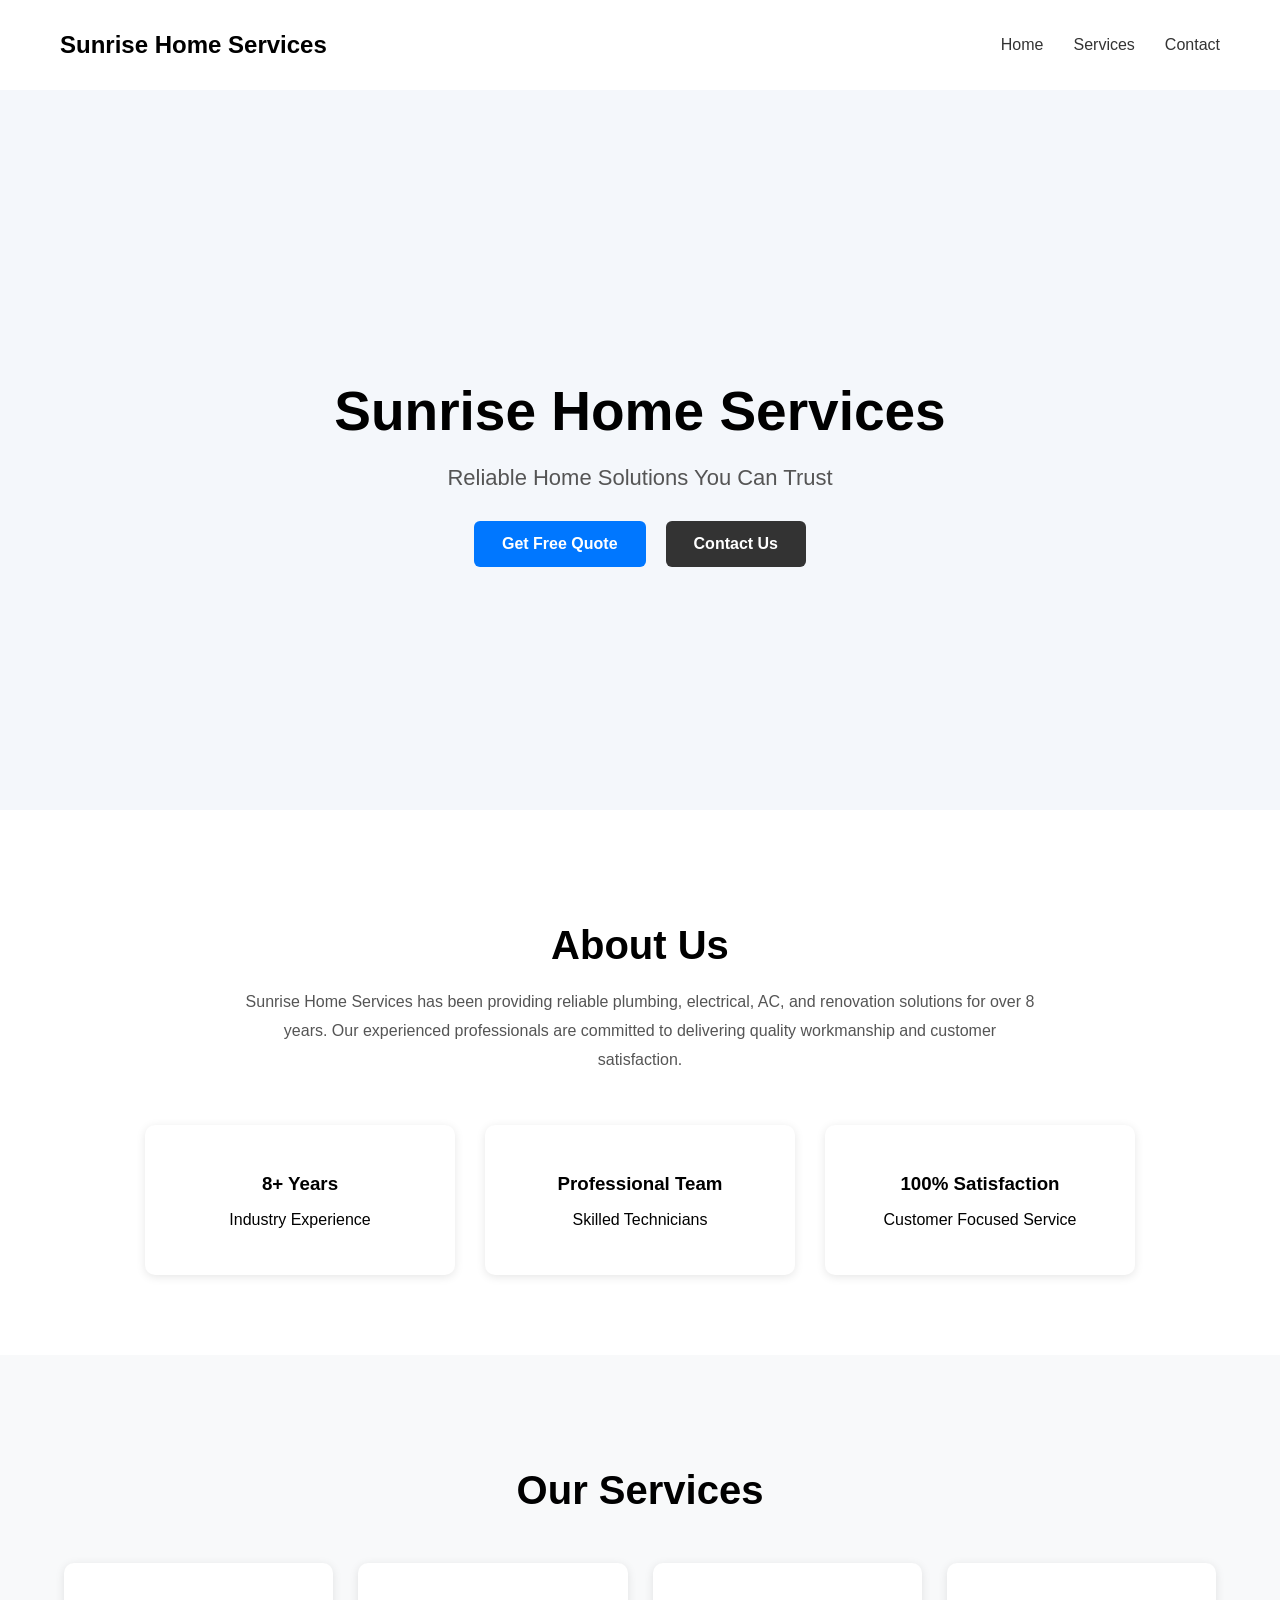
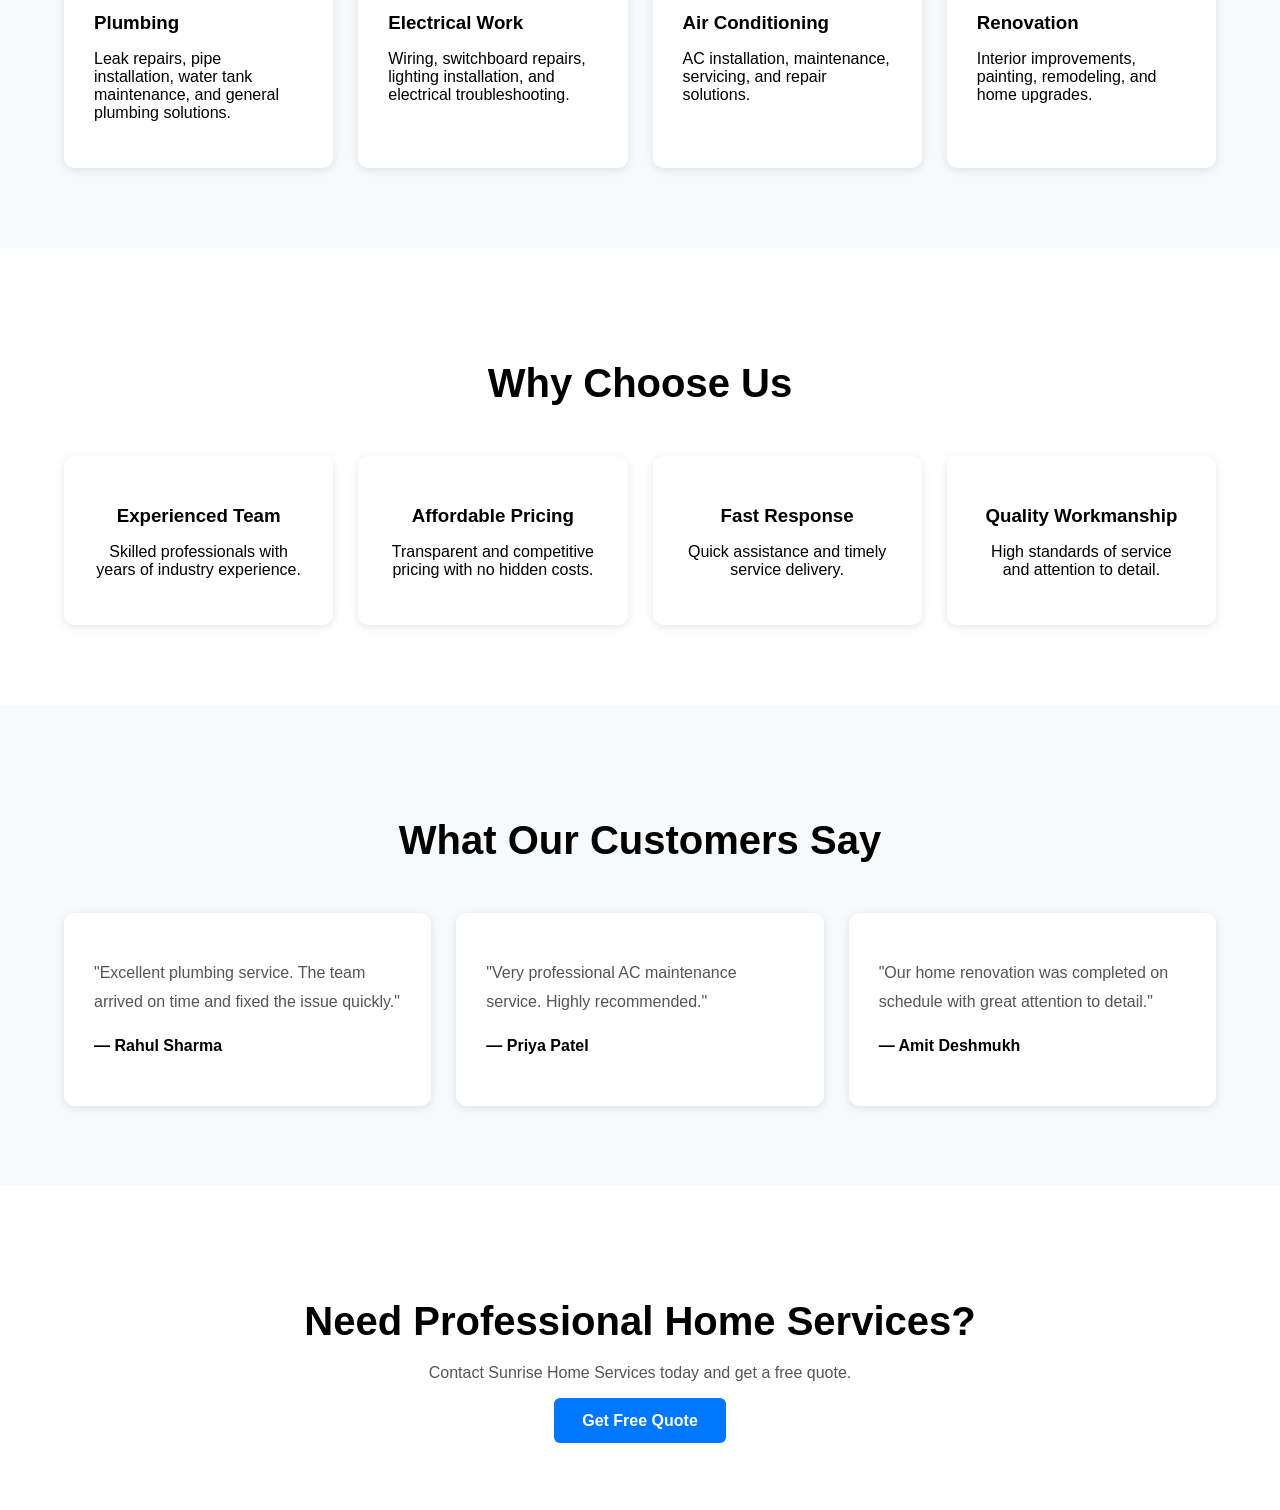
==== index.html @ 9d6e2603 "Completed homepage sections" ====
<!DOCTYPE html>
<html lang="en">
<head>
    <meta charset="UTF-8">
    <meta name="viewport" content="width=device-width, initial-scale=1.0">
    <title>Sunrise Home Services</title>

    <link rel="stylesheet" href="css/style.css">
</head>
<body>

    <header>
    <nav class="navbar">

        <div class="logo">
            Sunrise Home Services
        </div>

        <ul class="nav-links">
            <li><a href="index.html">Home</a></li>
            <li><a href="services.html">Services</a></li>
            <li><a href="contact.html">Contact</a></li>
        </ul>

    </nav>
</header>

<section class="hero">

    <div class="hero-content">

        <h1>Sunrise Home Services</h1>

        <p>Reliable Home Solutions You Can Trust</p>

        <div class="hero-buttons">

            <a href="contact.html" class="btn-primary">
                Get Free Quote
            </a>

            <a href="contact.html" class="btn-secondary">
                Contact Us
            </a>

        </div>

    </div>

</section>


<section class="about">

    <div class="container">

        <h2>About Us</h2>

        <p class="about-text">
            Sunrise Home Services has been providing reliable plumbing,
            electrical, AC, and renovation solutions for over 8 years.
            Our experienced professionals are committed to delivering
            quality workmanship and customer satisfaction.
        </p>

        <div class="about-cards">

            <div class="about-card">
                <h3>8+ Years</h3>
                <p>Industry Experience</p>
            </div>

            <div class="about-card">
                <h3>Professional Team</h3>
                <p>Skilled Technicians</p>
            </div>

            <div class="about-card">
                <h3>100% Satisfaction</h3>
                <p>Customer Focused Service</p>
            </div>

        </div>

    </div>

</section>

<section class="services">

    <div class="container">

        <h2>Our Services</h2>

        <div class="services-grid">

            <div class="service-card">
                <h3> Plumbing</h3>
                <p>
                    Leak repairs, pipe installation, water tank maintenance,
                    and general plumbing solutions.
                </p>
            </div>

            <div class="service-card">
                <h3>Electrical Work</h3>
                <p>
                    Wiring, switchboard repairs, lighting installation,
                    and electrical troubleshooting.
                </p>
            </div>

            <div class="service-card">
                <h3> Air Conditioning</h3>
                <p>
                    AC installation, maintenance,
                    servicing, and repair solutions.
                </p>
            </div>

            <div class="service-card">
                <h3> Renovation</h3>
                <p>
                    Interior improvements, painting,
                    remodeling, and home upgrades.
                </p>
            </div>

        </div>

    </div>

</section>


<section class="why-us">

    <div class="container">

        <h2>Why Choose Us</h2>

        <div class="why-grid">

            <div class="why-card">
                <h3>Experienced Team</h3>
                <p>Skilled professionals with years of industry experience.</p>
            </div>

            <div class="why-card">
                <h3>Affordable Pricing</h3>
                <p>Transparent and competitive pricing with no hidden costs.</p>
            </div>

            <div class="why-card">
                <h3>Fast Response</h3>
                <p>Quick assistance and timely service delivery.</p>
            </div>

            <div class="why-card">
                <h3>Quality Workmanship</h3>
                <p>High standards of service and attention to detail.</p>
            </div>

        </div>

    </div>

</section>

<section class="testimonials">

    <div class="container">

        <h2>What Our Customers Say</h2>

        <div class="testimonial-grid">

            <div class="testimonial-card">
                <p>
                    "Excellent plumbing service. The team arrived on time
                    and fixed the issue quickly."
                </p>
                <h4>— Rahul Sharma</h4>
            </div>

            <div class="testimonial-card">
                <p>
                    "Very professional AC maintenance service.
                    Highly recommended."
                </p>
                <h4>— Priya Patel</h4>
            </div>

            <div class="testimonial-card">
                <p>
                    "Our home renovation was completed on schedule
                    with great attention to detail."
                </p>
                <h4>— Amit Deshmukh</h4>
            </div>

        </div>

    </div>

</section>


<section class="cta">

    <div class="container">

        <h2>Need Professional Home Services?</h2>

        <p>
            Contact Sunrise Home Services today and get a free quote.
        </p>

        <a href="contact.html" class="btn-primary">
            Get Free Quote
        </a>

    </div>

</section>


    <script src="js/main.js"></script>
</body>
</html>
---- css/style.css ----
body{
    margin:0;
    padding:0;
    font-family:Arial, sans-serif;
}

.navbar{
    display:flex;
    justify-content:space-between;
    align-items:center;

    padding:20px 60px;

    background:#ffffff;

    box-shadow:0 2px 10px rgba(0,0,0,0.1);
}

.logo{
    font-size:24px;
    font-weight:bold;
}

.nav-links{
    display:flex;
    gap:30px;
    list-style:none;
}

.nav-links a{
    text-decoration:none;
    color:#333;
    font-weight:500;
}

.nav-links a:hover{
    color:#0077ff;
}

.hero{
    height:80vh;

    display:flex;
    justify-content:center;
    align-items:center;

    text-align:center;

    background:#f4f7fb;
}

.hero-content h1{
    font-size:55px;
    margin-bottom:20px;
}

.hero-content p{
    font-size:22px;
    margin-bottom:30px;
    color:#555;
}

.hero-buttons{
    display:flex;
    justify-content:center;
    gap:20px;
}

.btn-primary,
.btn-secondary{
    padding:14px 28px;
    text-decoration:none;
    border-radius:6px;
    font-weight:bold;
}

.btn-primary{
    background:#0077ff;
    color:white;
}

.btn-secondary{
    background:#333;
    color:white;
}

.btn-primary:hover,
.btn-secondary:hover{
    opacity:0.9;
}

.container{
    width:90%;
    max-width:1200px;
    margin:auto;
}

.about{
    padding:80px 0;
    text-align:center;
}

.about h2{
    font-size:40px;
    margin-bottom:20px;
}

.about-text{
    max-width:800px;
    margin:auto;
    color:#555;
    line-height:1.8;
}

.about-cards{
    display:flex;
    justify-content:center;
    gap:30px;
    margin-top:50px;
    flex-wrap:wrap;
}

.about-card{
    background:#fff;
    padding:30px;
    width:250px;
    border-radius:10px;
    box-shadow:0 2px 10px rgba(0,0,0,0.1);
}

.about-card h3{
    margin-bottom:10px;
}
.services{
    padding:80px 0;
    background:#f8f9fa;
}

.services h2{
    text-align:center;
    font-size:40px;
    margin-bottom:50px;
}

.services-grid{
    display:grid;
    grid-template-columns:repeat(auto-fit,minmax(250px,1fr));
    gap:25px;
}

.service-card{
    background:#fff;
    padding:30px;
    border-radius:10px;
    box-shadow:0 2px 10px rgba(0,0,0,0.1);

    transition:0.3s;
}

.service-card:hover{
    transform:translateY(-5px);
}

.service-card h3{
    margin-bottom:15px;
}

.why-us{
    padding:80px 0;
}

.why-us h2{
    text-align:center;
    font-size:40px;
    margin-bottom:50px;
}

.why-grid{
    display:grid;
    grid-template-columns:repeat(auto-fit,minmax(250px,1fr));
    gap:25px;
}

.why-card{
    text-align:center;
    background:#ffffff;
    padding:30px;
    border-radius:10px;
    box-shadow:0 2px 10px rgba(0,0,0,0.1);
}

.why-card h3{
    margin-bottom:15px;
}

.testimonials{
    padding:80px 0;
    background:#f8f9fa;
}

.testimonials h2{
    text-align:center;
    font-size:40px;
    margin-bottom:50px;
}

.testimonial-grid{
    display:grid;
    grid-template-columns:repeat(auto-fit,minmax(300px,1fr));
    gap:25px;
}

.testimonial-card{
    background:#fff;
    padding:30px;
    border-radius:10px;
    box-shadow:0 2px 10px rgba(0,0,0,0.1);
}

.testimonial-card p{
    line-height:1.8;
    color:#555;
}

.testimonial-card h4{
    margin-top:20px;
}

.cta{
    padding:80px 20px;
    text-align:center;
}

.cta h2{
    font-size:40px;
    margin-bottom:20px;
}

.cta p{
    margin-bottom:30px;
    color:#555;
}
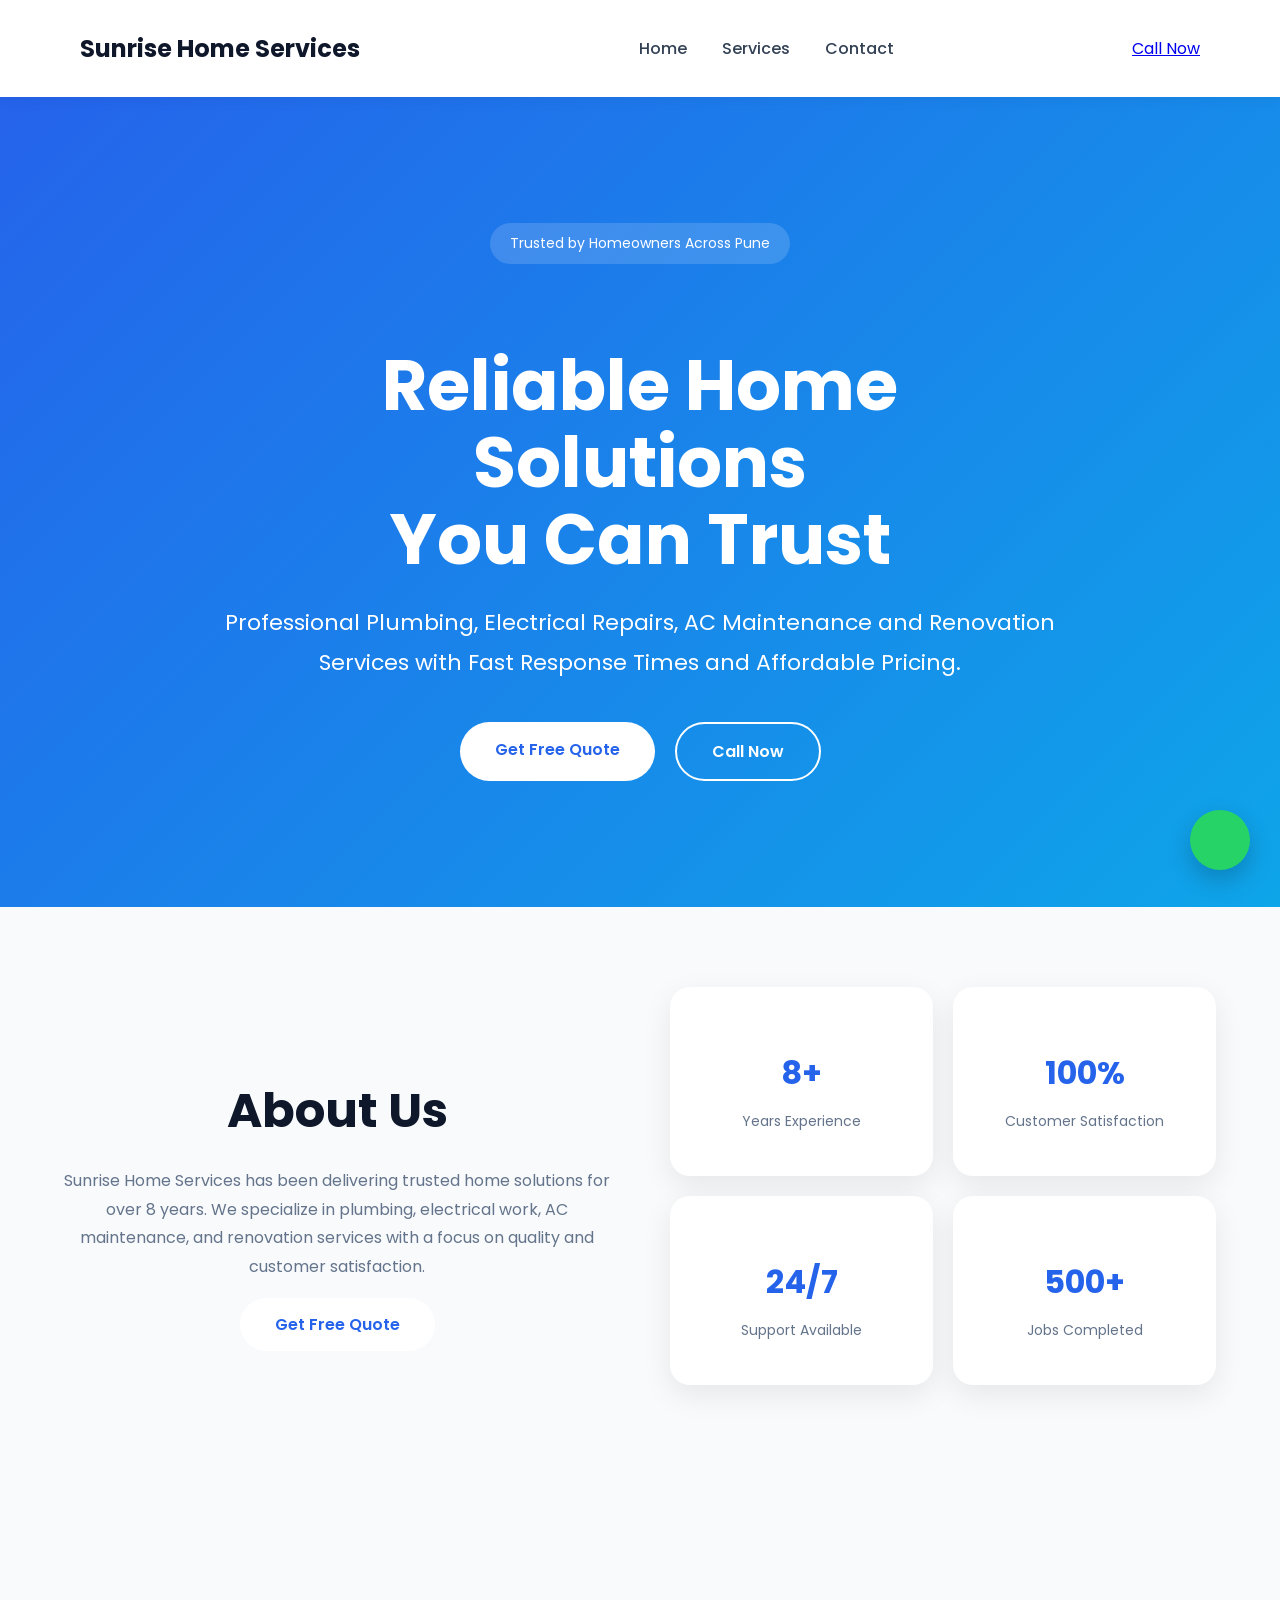
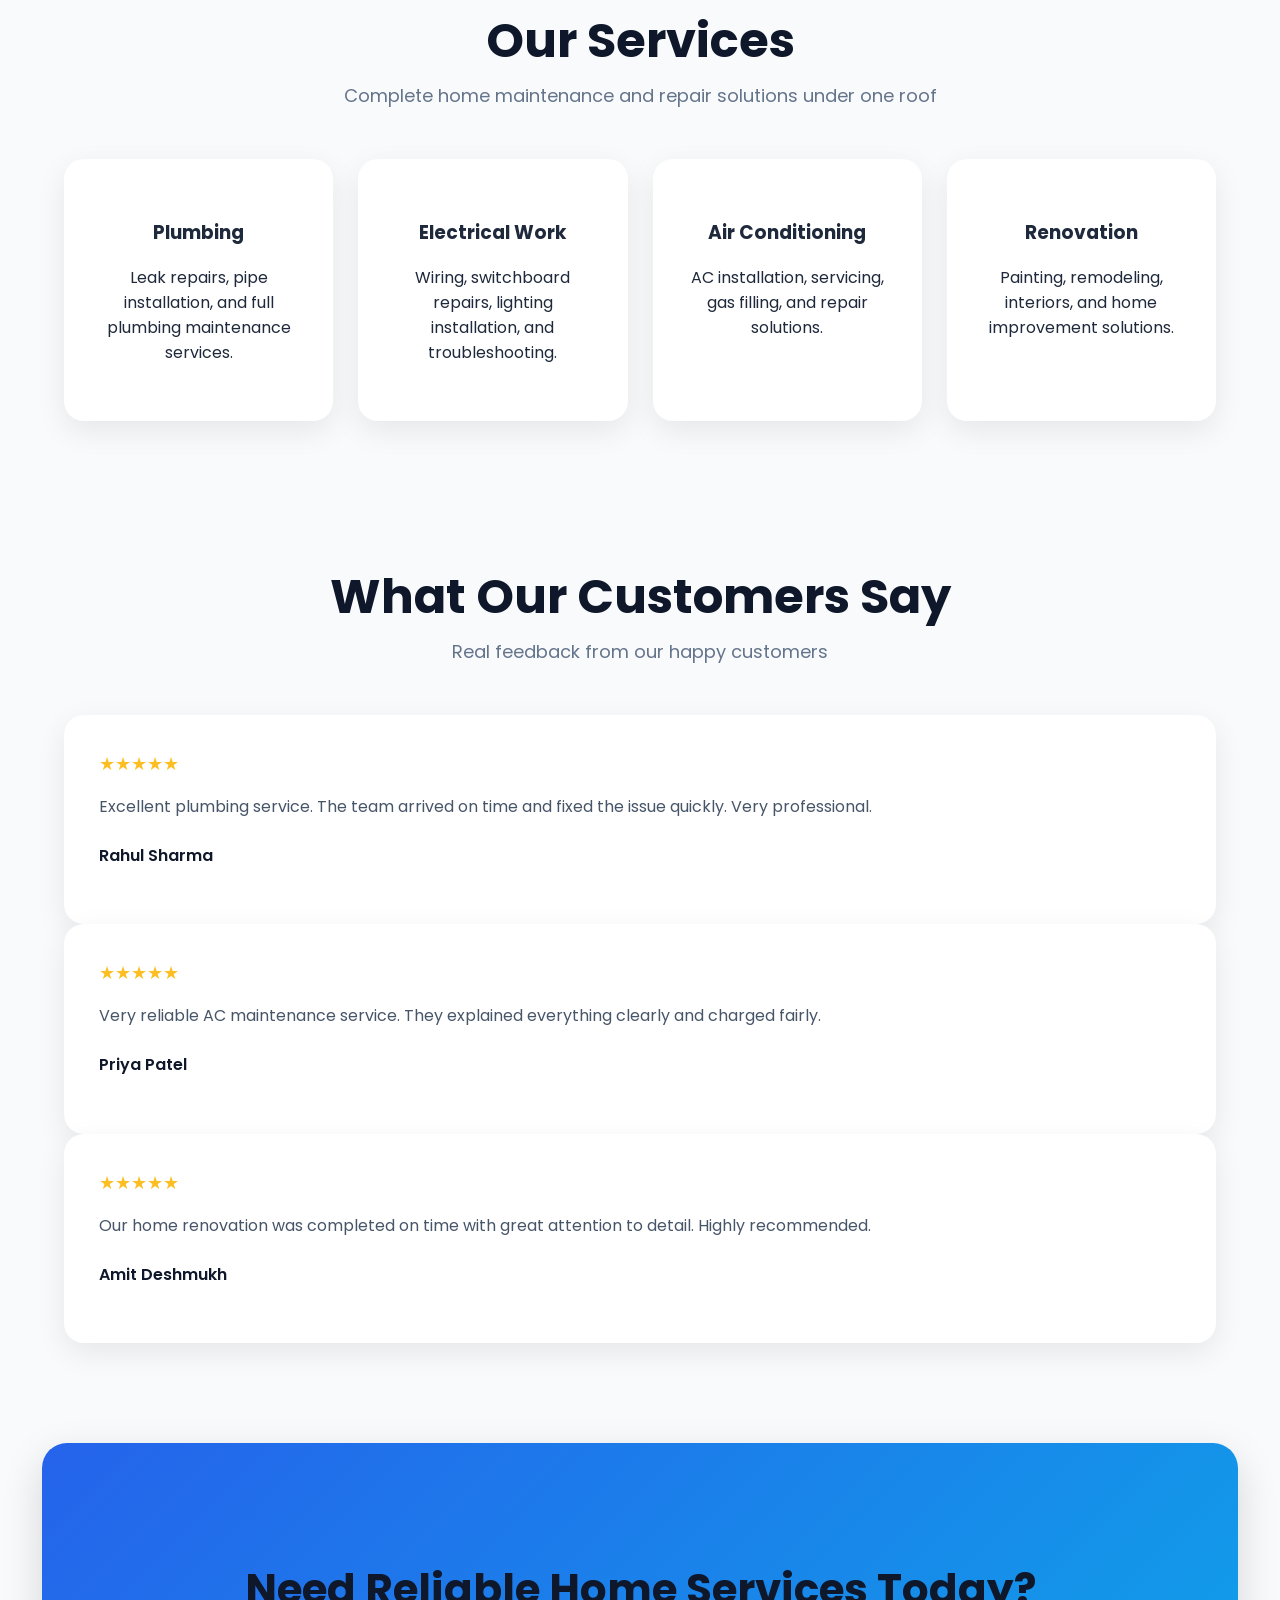
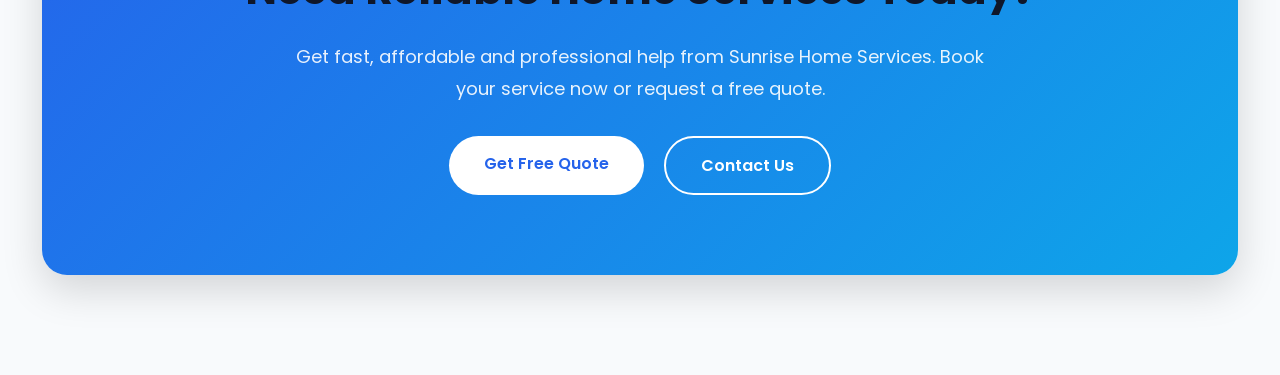
==== commit a4fffd39: "Added WhatsApp floating button" ====
--- a/index.html
+++ b/index.html
@@ -7,13 +7,18 @@
 
     <link rel="stylesheet" href="css/style.css">
 </head>
+
+<a href="https://wa.me/919876543210" class="whatsapp-float" target="_blank">
+
+</a>
 <body>
 
-    <header>
+   <header>
+
     <nav class="navbar">
 
         <div class="logo">
-            Sunrise Home Services
+             Sunrise Home Services
         </div>
 
         <ul class="nav-links">
@@ -22,16 +27,31 @@
             <li><a href="contact.html">Contact</a></li>
         </ul>
 
+        <a href="contact.html" class="nav-btn">
+            Call Now
+        </a>
+
     </nav>
+
 </header>
-
 <section class="hero">
 
     <div class="hero-content">
 
-        <h1>Sunrise Home Services</h1>
-
-        <p>Reliable Home Solutions You Can Trust</p>
+        <span class="hero-badge">
+            Trusted by Homeowners Across Pune
+        </span>
+
+        <h1>
+            Reliable Home Solutions
+            <span>You Can Trust</span>
+        </h1>
+
+        <p>
+            Professional Plumbing, Electrical Repairs, AC Maintenance
+            and Renovation Services with Fast Response Times and
+            Affordable Pricing.
+        </p>
 
         <div class="hero-buttons">
 
@@ -40,185 +60,186 @@
             </a>
 
             <a href="contact.html" class="btn-secondary">
+                Call Now
+            </a>
+
+        </div>
+
+    </div>
+
+</section>
+
+<section class="about">
+
+    <div class="container about-wrapper">
+
+        <div class="about-left">
+
+            <h2>About Us</h2>
+
+            <p>
+                Sunrise Home Services has been delivering trusted home solutions
+                for over 8 years. We specialize in plumbing, electrical work,
+                AC maintenance, and renovation services with a focus on quality
+                and customer satisfaction.
+            </p>
+
+            <a href="contact.html" class="btn-primary">
+                Get Free Quote
+            </a>
+
+        </div>
+
+        <div class="about-right">
+
+            <div class="stat-card">
+                <h3>8+</h3>
+                <p>Years Experience</p>
+            </div>
+
+            <div class="stat-card">
+                <h3>100%</h3>
+                <p>Customer Satisfaction</p>
+            </div>
+
+            <div class="stat-card">
+                <h3>24/7</h3>
+                <p>Support Available</p>
+            </div>
+
+            <div class="stat-card">
+                <h3>500+</h3>
+                <p>Jobs Completed</p>
+            </div>
+
+        </div>
+
+    </div>
+
+</section>
+<section class="services">
+
+    <div class="container">
+
+        <h2>Our Services</h2>
+
+        <p class="section-subtitle">
+            Complete home maintenance and repair solutions under one roof
+        </p>
+
+        <div class="services-grid">
+
+            <div class="service-card">
+                <div class="icon"></div>
+                <h3>Plumbing</h3>
+                <p>Leak repairs, pipe installation, and full plumbing maintenance services.</p>
+            </div>
+
+            <div class="service-card">
+                <div class="icon"></div>
+                <h3>Electrical Work</h3>
+                <p>Wiring, switchboard repairs, lighting installation, and troubleshooting.</p>
+            </div>
+
+            <div class="service-card">
+                <div class="icon"></div>
+                <h3>Air Conditioning</h3>
+                <p>AC installation, servicing, gas filling, and repair solutions.</p>
+            </div>
+
+            <div class="service-card">
+                <div class="icon"></div>
+                <h3>Renovation</h3>
+                <p>Painting, remodeling, interiors, and home improvement solutions.</p>
+            </div>
+
+        </div>
+
+    </div>
+
+</section>
+
+
+<section class="testimonials">
+
+    <div class="container">
+
+        <h2>What Our Customers Say</h2>
+
+        <p class="section-subtitle">
+            Real feedback from our happy customers
+        </p>
+
+        <div class="testimonial-grid">
+
+            <div class="testimonial-card">
+
+                <div class="stars">★★★★★</div>
+
+                <p>
+                    Excellent plumbing service. The team arrived on time
+                    and fixed the issue quickly. Very professional.
+                </p>
+
+                <h4>Rahul Sharma</h4>
+
+            </div>
+
+            <div class="testimonial-card">
+
+                <div class="stars">★★★★★</div>
+
+                <p>
+                    Very reliable AC maintenance service. They explained
+                    everything clearly and charged fairly.
+                </p>
+
+                <h4>Priya Patel</h4>
+
+            </div>
+
+            <div class="testimonial-card">
+
+                <div class="stars">★★★★★</div>
+
+                <p>
+                    Our home renovation was completed on time with great
+                    attention to detail. Highly recommended.
+                </p>
+
+                <h4>Amit Deshmukh</h4>
+
+            </div>
+
+        </div>
+
+    </div>
+
+</section>
+
+
+<section class="cta">
+
+    <div class="container cta-box">
+
+        <h2>Need Reliable Home Services Today?</h2>
+
+        <p>
+            Get fast, affordable and professional help from Sunrise Home Services.
+            Book your service now or request a free quote.
+        </p>
+
+        <div class="cta-buttons">
+
+            <a href="contact.html" class="btn-primary">
+                Get Free Quote
+            </a>
+
+            <a href="contact.html" class="btn-secondary">
                 Contact Us
             </a>
 
         </div>
-
-    </div>
-
-</section>
-
-
-<section class="about">
-
-    <div class="container">
-
-        <h2>About Us</h2>
-
-        <p class="about-text">
-            Sunrise Home Services has been providing reliable plumbing,
-            electrical, AC, and renovation solutions for over 8 years.
-            Our experienced professionals are committed to delivering
-            quality workmanship and customer satisfaction.
-        </p>
-
-        <div class="about-cards">
-
-            <div class="about-card">
-                <h3>8+ Years</h3>
-                <p>Industry Experience</p>
-            </div>
-
-            <div class="about-card">
-                <h3>Professional Team</h3>
-                <p>Skilled Technicians</p>
-            </div>
-
-            <div class="about-card">
-                <h3>100% Satisfaction</h3>
-                <p>Customer Focused Service</p>
-            </div>
-
-        </div>
-
-    </div>
-
-</section>
-
-<section class="services">
-
-    <div class="container">
-
-        <h2>Our Services</h2>
-
-        <div class="services-grid">
-
-            <div class="service-card">
-                <h3> Plumbing</h3>
-                <p>
-                    Leak repairs, pipe installation, water tank maintenance,
-                    and general plumbing solutions.
-                </p>
-            </div>
-
-            <div class="service-card">
-                <h3>Electrical Work</h3>
-                <p>
-                    Wiring, switchboard repairs, lighting installation,
-                    and electrical troubleshooting.
-                </p>
-            </div>
-
-            <div class="service-card">
-                <h3> Air Conditioning</h3>
-                <p>
-                    AC installation, maintenance,
-                    servicing, and repair solutions.
-                </p>
-            </div>
-
-            <div class="service-card">
-                <h3> Renovation</h3>
-                <p>
-                    Interior improvements, painting,
-                    remodeling, and home upgrades.
-                </p>
-            </div>
-
-        </div>
-
-    </div>
-
-</section>
-
-
-<section class="why-us">
-
-    <div class="container">
-
-        <h2>Why Choose Us</h2>
-
-        <div class="why-grid">
-
-            <div class="why-card">
-                <h3>Experienced Team</h3>
-                <p>Skilled professionals with years of industry experience.</p>
-            </div>
-
-            <div class="why-card">
-                <h3>Affordable Pricing</h3>
-                <p>Transparent and competitive pricing with no hidden costs.</p>
-            </div>
-
-            <div class="why-card">
-                <h3>Fast Response</h3>
-                <p>Quick assistance and timely service delivery.</p>
-            </div>
-
-            <div class="why-card">
-                <h3>Quality Workmanship</h3>
-                <p>High standards of service and attention to detail.</p>
-            </div>
-
-        </div>
-
-    </div>
-
-</section>
-
-<section class="testimonials">
-
-    <div class="container">
-
-        <h2>What Our Customers Say</h2>
-
-        <div class="testimonial-grid">
-
-            <div class="testimonial-card">
-                <p>
-                    "Excellent plumbing service. The team arrived on time
-                    and fixed the issue quickly."
-                </p>
-                <h4>— Rahul Sharma</h4>
-            </div>
-
-            <div class="testimonial-card">
-                <p>
-                    "Very professional AC maintenance service.
-                    Highly recommended."
-                </p>
-                <h4>— Priya Patel</h4>
-            </div>
-
-            <div class="testimonial-card">
-                <p>
-                    "Our home renovation was completed on schedule
-                    with great attention to detail."
-                </p>
-                <h4>— Amit Deshmukh</h4>
-            </div>
-
-        </div>
-
-    </div>
-
-</section>
-
-
-<section class="cta">
-
-    <div class="container">
-
-        <h2>Need Professional Home Services?</h2>
-
-        <p>
-            Contact Sunrise Home Services today and get a free quote.
-        </p>
-
-        <a href="contact.html" class="btn-primary">
-            Get Free Quote
-        </a>
 
     </div>
 
--- a/css/style.css
+++ b/css/style.css
@@ -1,7 +1,21 @@
+
+@import url('https://fonts.googleapis.com/css2?family=Poppins:wght@300;400;500;600;700;800&display=swap');
+
+:root{
+    --primary:#2563eb;
+    --secondary:#0f172a;
+    --accent:#f59e0b;
+    --light:#f8fafc;
+    --dark:#1e293b;
+}
+
+
 body{
     margin:0;
     padding:0;
-    font-family:Arial, sans-serif;
+    font-family:'Poppins',sans-serif;
+    background:#f8fafc;
+    color:#1e293b;
 }
 
 .navbar{
@@ -9,36 +23,45 @@
     justify-content:space-between;
     align-items:center;
 
-    padding:20px 60px;
-
-    background:#ffffff;
-
-    box-shadow:0 2px 10px rgba(0,0,0,0.1);
+    padding:20px 80px;
+
+    background:white;
+
+    position:sticky;
+    top:0;
+
+    z-index:1000;
+
+    box-shadow:0 2px 15px rgba(0,0,0,0.05);
 }
 
 .logo{
     font-size:24px;
-    font-weight:bold;
-}
-
+    font-weight:700;
+    color:#0f172a;
+}
 .nav-links{
     display:flex;
-    gap:30px;
+    gap:35px;
+
     list-style:none;
 }
 
 .nav-links a{
     text-decoration:none;
-    color:#333;
+    color:#334155;
+
     font-weight:500;
+
+    transition:.3s;
 }
 
 .nav-links a:hover{
-    color:#0077ff;
+    color:#2563eb;
 }
 
 .hero{
-    height:80vh;
+    min-height:90vh;
 
     display:flex;
     justify-content:center;
@@ -46,47 +69,92 @@
 
     text-align:center;
 
-    background:#f4f7fb;
+    background:
+    linear-gradient(
+        135deg,
+        #2563eb,
+        #0ea5e9
+    );
+
+    color:white;
+
+    padding:0 20px;
+}
+
+.hero-content{
+    max-width:850px;
+}
+
+.hero-badge{
+    display:inline-block;
+
+    background:rgba(255,255,255,0.15);
+
+    padding:10px 20px;
+
+    border-radius:50px;
+
+    margin-bottom:25px;
+
+    font-size:14px;
 }
 
 .hero-content h1{
-    font-size:55px;
-    margin-bottom:20px;
+    font-size:70px;
+    line-height:1.1;
+
+    margin-bottom:25px;
+}
+
+.hero-content h1 span{
+    display:block;
 }
 
 .hero-content p{
     font-size:22px;
-    margin-bottom:30px;
-    color:#555;
-}
-
+    line-height:1.8;
+
+    margin-bottom:40px;
+}
 .hero-buttons{
     display:flex;
     justify-content:center;
     gap:20px;
 }
 
-.btn-primary,
+.btn-primary{
+    background:white;
+
+    color:#2563eb;
+
+    text-decoration:none;
+
+    padding:15px 35px;
+
+    border-radius:50px;
+
+    font-weight:600;
+
+    transition:.3s;
+}
+
 .btn-secondary{
-    padding:14px 28px;
+    border:2px solid white;
+
+    color:white;
+
     text-decoration:none;
-    border-radius:6px;
-    font-weight:bold;
-}
-
-.btn-primary{
-    background:#0077ff;
-    color:white;
-}
-
-.btn-secondary{
-    background:#333;
-    color:white;
+
+    padding:15px 35px;
+
+    border-radius:50px;
+
+    font-weight:600;
 }
 
 .btn-primary:hover,
 .btn-secondary:hover{
-    opacity:0.9;
+    transform:translateY(-3px);
 }
 
 .container{
@@ -131,112 +199,223 @@
 .about-card h3{
     margin-bottom:10px;
 }
+.section-subtitle{
+    text-align:center;
+    color:#64748b;
+    margin-top:-30px;
+    margin-bottom:50px;
+    font-size:18px;
+}
 .services{
-    padding:80px 0;
-    background:#f8f9fa;
-}
-
-.services h2{
-    text-align:center;
-    font-size:40px;
-    margin-bottom:50px;
+    padding:100px 0;
 }
 
 .services-grid{
     display:grid;
-    grid-template-columns:repeat(auto-fit,minmax(250px,1fr));
+    grid-template-columns:repeat(auto-fit,minmax(260px,1fr));
     gap:25px;
 }
 
 .service-card{
-    background:#fff;
+    background:white;
+
+    padding:40px 30px;
+
+    border-radius:20px;
+
+    text-align:center;
+
+    box-shadow:0 10px 30px rgba(0,0,0,0.08);
+
+    transition:.3s;
+
+    position:relative;
+    overflow:hidden;
+}
+
+.service-card:hover{
+    transform:translateY(-10px);
+    box-shadow:0 15px 40px rgba(0,0,0,0.12);
+}
+
+.icon{
+    font-size:40px;
+    margin-bottom:15px;
+}
+
+section h2{
+    text-align:center;
+    font-size:48px;
+    margin-bottom:15px;
+    color:#0f172a;
+}
+
+.about-wrapper{
+    display:grid;
+    grid-template-columns:1fr 1fr;
+    gap:60px;
+    align-items:center;
+}
+.about-left h2{
+    font-size:48px;
+    margin-bottom:20px;
+    color:#0f172a;
+}
+
+.about-left p{
+    color:#64748b;
+    line-height:1.8;
+    margin-bottom:30px;
+}
+
+.about-right{
+    display:grid;
+    grid-template-columns:1fr 1fr;
+    gap:20px;
+}
+.stat-card{
+    background:white;
+
     padding:30px;
-    border-radius:10px;
-    box-shadow:0 2px 10px rgba(0,0,0,0.1);
-
-    transition:0.3s;
-}
-
-.service-card:hover{
+
+    border-radius:20px;
+
+    text-align:center;
+
+    box-shadow:0 10px 30px rgba(0,0,0,0.08);
+
+    transition:.3s;
+}
+
+.stat-card:hover{
     transform:translateY(-5px);
 }
 
-.service-card h3{
-    margin-bottom:15px;
-}
-
-.why-us{
-    padding:80px 0;
-}
-
-.why-us h2{
-    text-align:center;
-    font-size:40px;
+.stat-card h3{
+    font-size:32px;
+    color:#2563eb;
+    margin-bottom:5px;
+}
+
+.stat-card p{
+    color:#64748b;
+    font-size:14px;
+}
+.stars{
+    color:#fbbf24;
+    font-size:18px;
+    margin-bottom:10px;
+}
+.section-subtitle{
+    text-align:center;
+    color:#64748b;
+    margin-top:-10px;
     margin-bottom:50px;
-}
-
-.why-grid{
-    display:grid;
-    grid-template-columns:repeat(auto-fit,minmax(250px,1fr));
-    gap:25px;
-}
-
-.why-card{
-    text-align:center;
-    background:#ffffff;
-    padding:30px;
-    border-radius:10px;
-    box-shadow:0 2px 10px rgba(0,0,0,0.1);
-}
-
-.why-card h3{
-    margin-bottom:15px;
-}
-
-.testimonials{
-    padding:80px 0;
-    background:#f8f9fa;
-}
-
-.testimonials h2{
-    text-align:center;
-    font-size:40px;
-    margin-bottom:50px;
-}
-
-.testimonial-grid{
-    display:grid;
-    grid-template-columns:repeat(auto-fit,minmax(300px,1fr));
-    gap:25px;
+    font-size:18px;
 }
 
 .testimonial-card{
-    background:#fff;
-    padding:30px;
-    border-radius:10px;
-    box-shadow:0 2px 10px rgba(0,0,0,0.1);
+    background:white;
+
+    padding:35px;
+
+    border-radius:20px;
+
+    box-shadow:0 10px 30px rgba(0,0,0,0.08);
+
+    transition:.3s;
+
+    text-align:left;
+}
+
+.testimonial-card:hover{
+    transform:translateY(-8px);
 }
 
 .testimonial-card p{
+    color:#475569;
     line-height:1.8;
-    color:#555;
+    margin-bottom:20px;
 }
 
 .testimonial-card h4{
-    margin-top:20px;
-}
-
+    color:#0f172a;
+    font-weight:600;
+}
 .cta{
-    padding:80px 20px;
-    text-align:center;
-}
-
-.cta h2{
-    font-size:40px;
+    padding:100px 20px;
+}
+
+.cta-box{
+    background:linear-gradient(135deg,#2563eb,#0ea5e9);
+
+    color:white;
+
+    text-align:center;
+
+    padding:80px 40px;
+
+    border-radius:25px;
+
+    box-shadow:0 15px 40px rgba(0,0,0,0.15);
+}
+
+.cta-box h2{
+    font-size:42px;
     margin-bottom:20px;
 }
 
-.cta p{
-    margin-bottom:30px;
-    color:#555;
+.cta-box p{
+    font-size:18px;
+    max-width:700px;
+    margin:0 auto 30px;
+    line-height:1.8;
+    opacity:0.9;
+}
+.cta-buttons{
+    display:flex;
+    justify-content:center;
+    gap:20px;
+    flex-wrap:wrap;
+}
+
+.cta .btn-primary{
+    background:white;
+    color:#2563eb;
+}
+
+.cta .btn-secondary{
+    border:2px solid white;
+    color:white;
+}
+
+.whatsapp-float{
+    position:fixed;
+    width:60px;
+    height:60px;
+
+    bottom:30px;
+    right:30px;
+
+    background:#25d366;
+    color:white;
+
+    border-radius:50%;
+
+    display:flex;
+    justify-content:center;
+    align-items:center;
+
+    font-size:28px;
+
+    box-shadow:0 10px 25px rgba(0,0,0,0.2);
+
+    text-decoration:none;
+
+    z-index:999;
+    transition:.3s;
+}
+
+.whatsapp-float:hover{
+    transform:scale(1.1);
 }
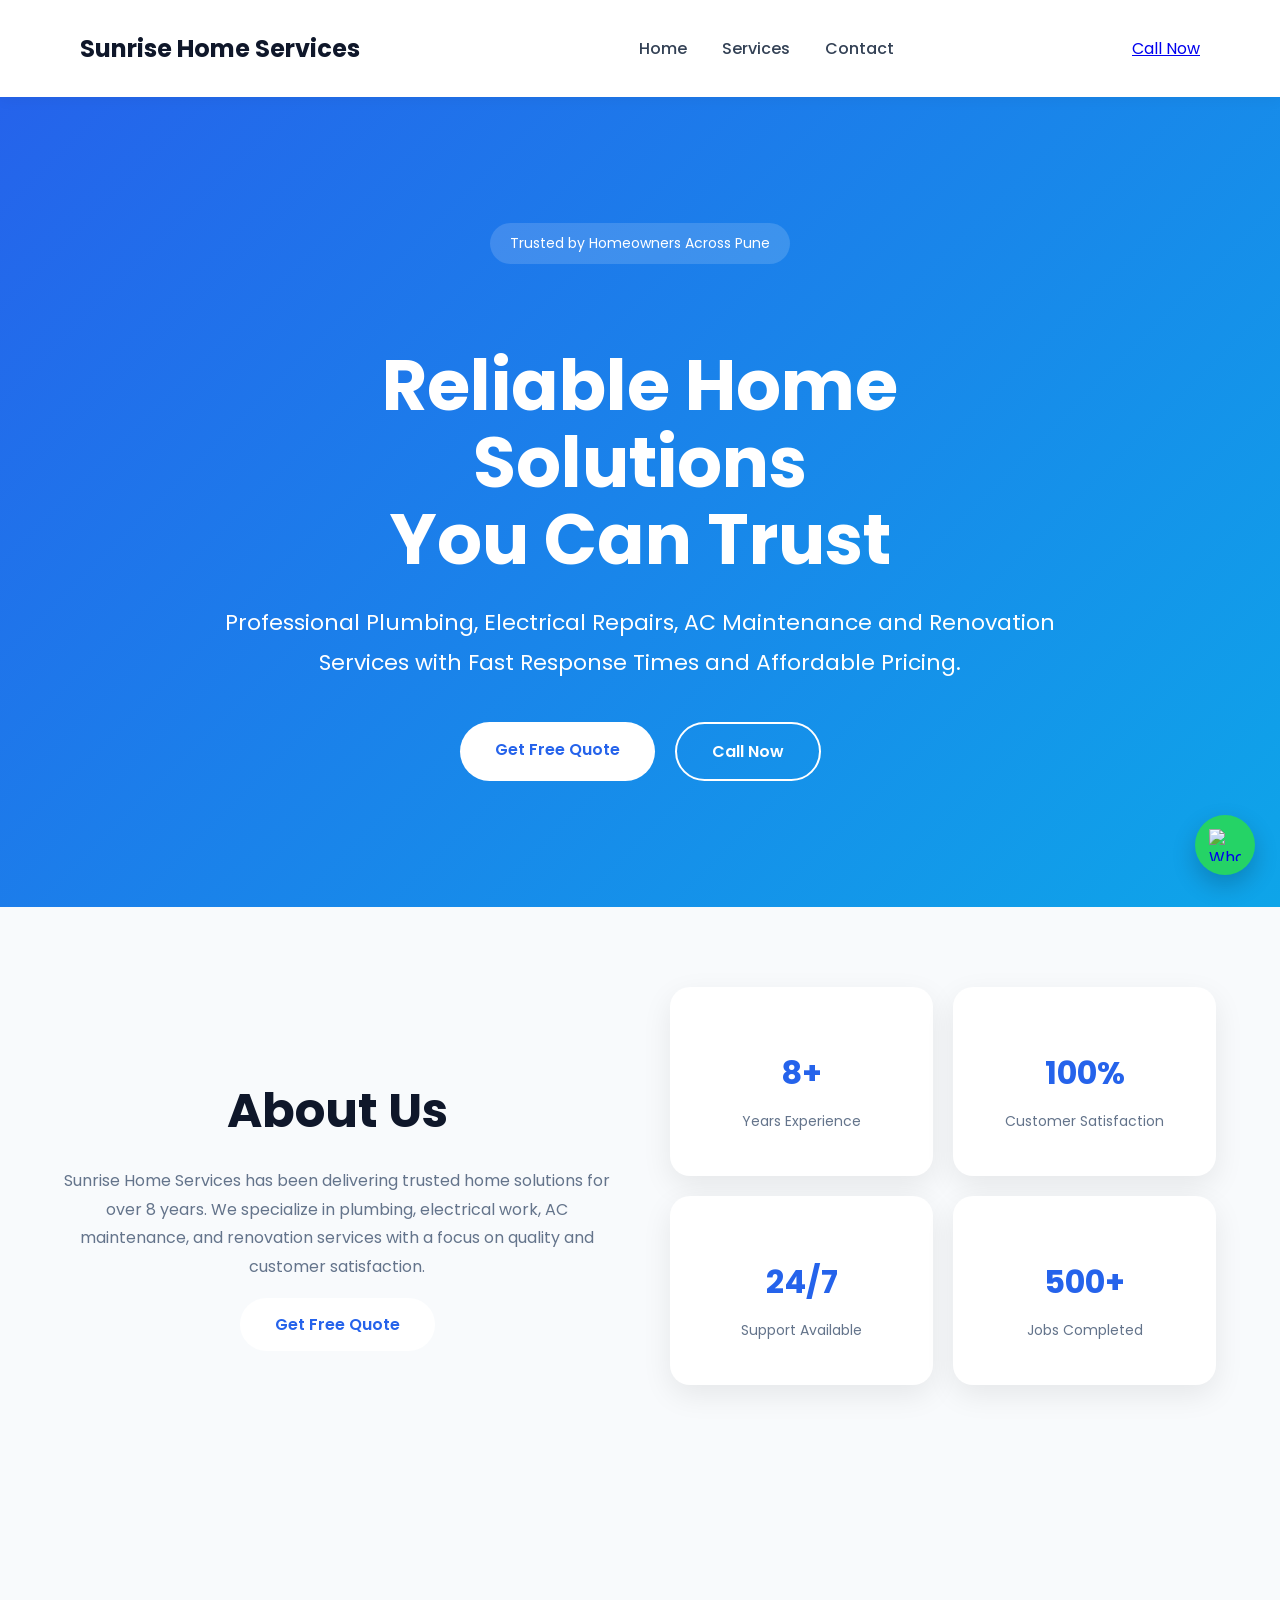
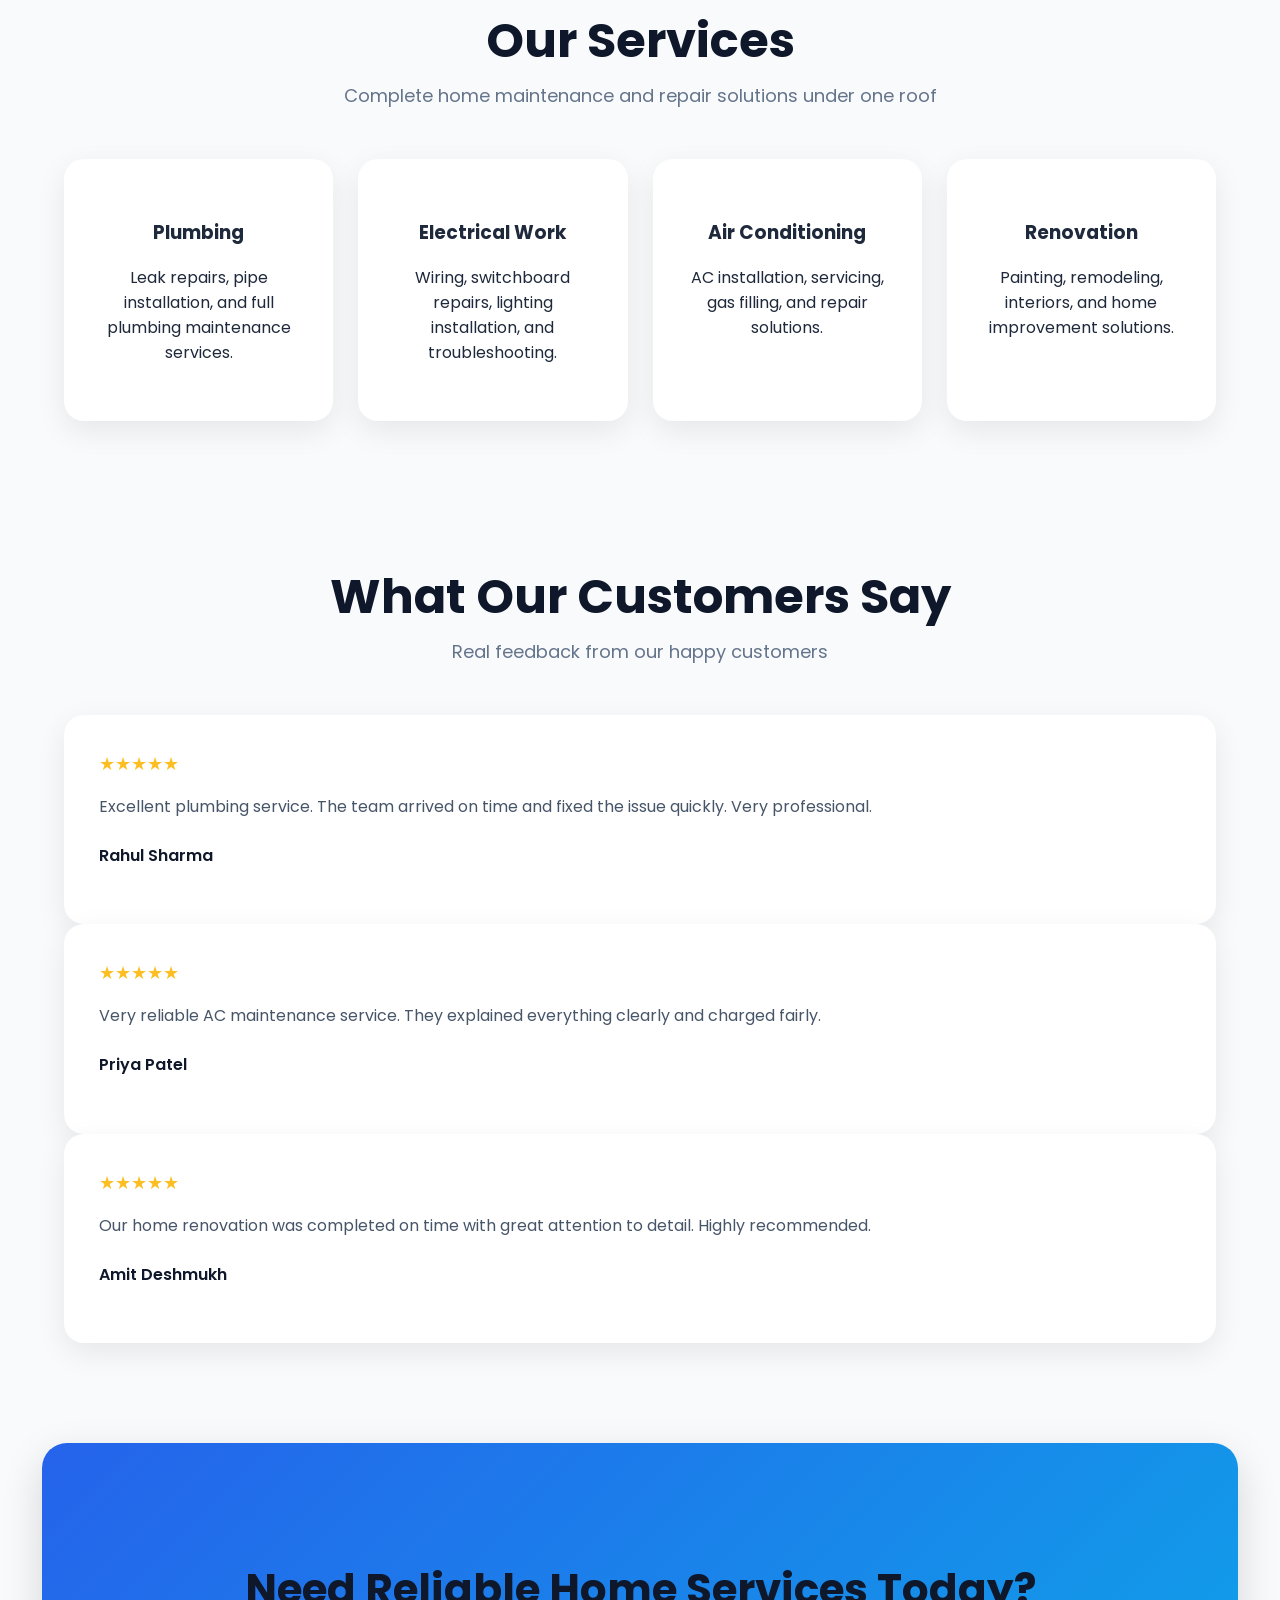
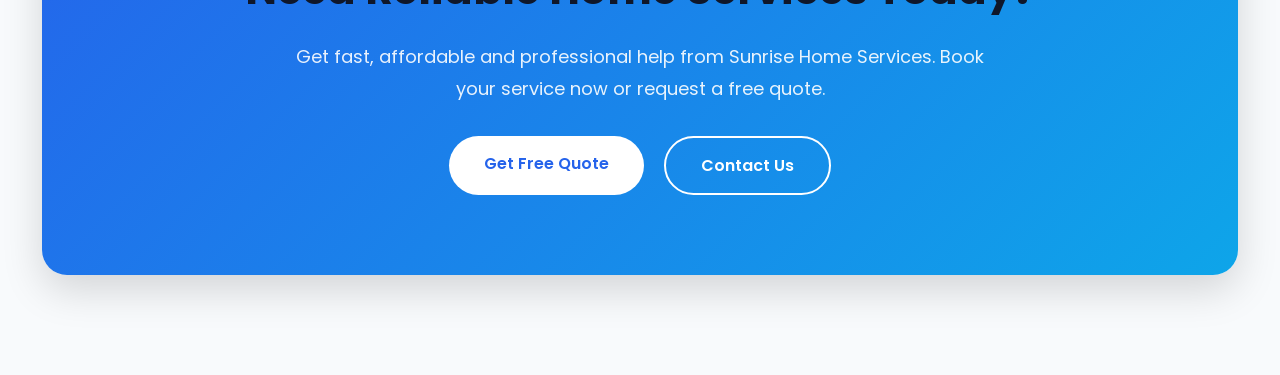
==== commit 031b18c2: "Added contact page and improved WhatsApp button" ====
--- a/index.html
+++ b/index.html
@@ -9,7 +9,7 @@
 </head>
 
 <a href="https://wa.me/919876543210" class="whatsapp-float" target="_blank">
-
+    <img src="https://cdn-icons-png.flaticon.com/512/733/733585.png" alt="WhatsApp">
 </a>
 <body>
 
--- a/css/style.css
+++ b/css/style.css
@@ -388,34 +388,117 @@
     border:2px solid white;
     color:white;
 }
-
 .whatsapp-float{
     position:fixed;
+    bottom:25px;
+    right:25px;
+
     width:60px;
     height:60px;
 
-    bottom:30px;
-    right:30px;
-
-    background:#25d366;
-    color:white;
+    background:#25D366;
 
     border-radius:50%;
 
     display:flex;
+    align-items:center;
     justify-content:center;
-    align-items:center;
-
-    font-size:28px;
 
     box-shadow:0 10px 25px rgba(0,0,0,0.2);
 
-    text-decoration:none;
-
     z-index:999;
-    transition:.3s;
+
+    transition:0.3s ease;
+}
+
+.whatsapp-float img{
+    width:32px;
+    height:32px;
 }
 
 .whatsapp-float:hover{
     transform:scale(1.1);
+}
+
+@media (max-width: 768px){
+
+    .navbar{
+        flex-direction:column;
+        gap:15px;
+        padding:20px;
+    }
+
+    .nav-links{
+        flex-direction:column;
+        gap:15px;
+        text-align:center;
+    }
+
+    .hero-content h1{
+        font-size:40px;
+    }
+
+    .hero-content p{
+        font-size:16px;
+    }
+
+    .hero-buttons{
+        flex-direction:column;
+    }
+
+    .about-wrapper{
+        grid-template-columns:1fr;
+    }
+
+    .about-right{
+        grid-template-columns:1fr;
+    }
+
+    .services-grid{
+        grid-template-columns:1fr;
+    }
+
+    .why-grid{
+        grid-template-columns:1fr;
+    }
+
+    .testimonial-grid{
+        grid-template-columns:1fr;
+    }
+
+    .cta-box h2{
+        font-size:28px;
+    }
+}
+
+
+.contact{
+    padding:80px 0;
+}
+
+.contact-grid{
+    display:grid;
+    grid-template-columns:1fr 1fr;
+    gap:50px;
+}
+
+.contact-form{
+    display:flex;
+    flex-direction:column;
+    gap:15px;
+}
+
+.contact-form input,
+.contact-form textarea{
+    padding:15px;
+    border:1px solid #ddd;
+    border-radius:10px;
+    font-size:16px;
+}
+
+.contact-info{
+    background:white;
+    padding:30px;
+    border-radius:20px;
+    box-shadow:0 10px 30px rgba(0,0,0,0.08);
 }
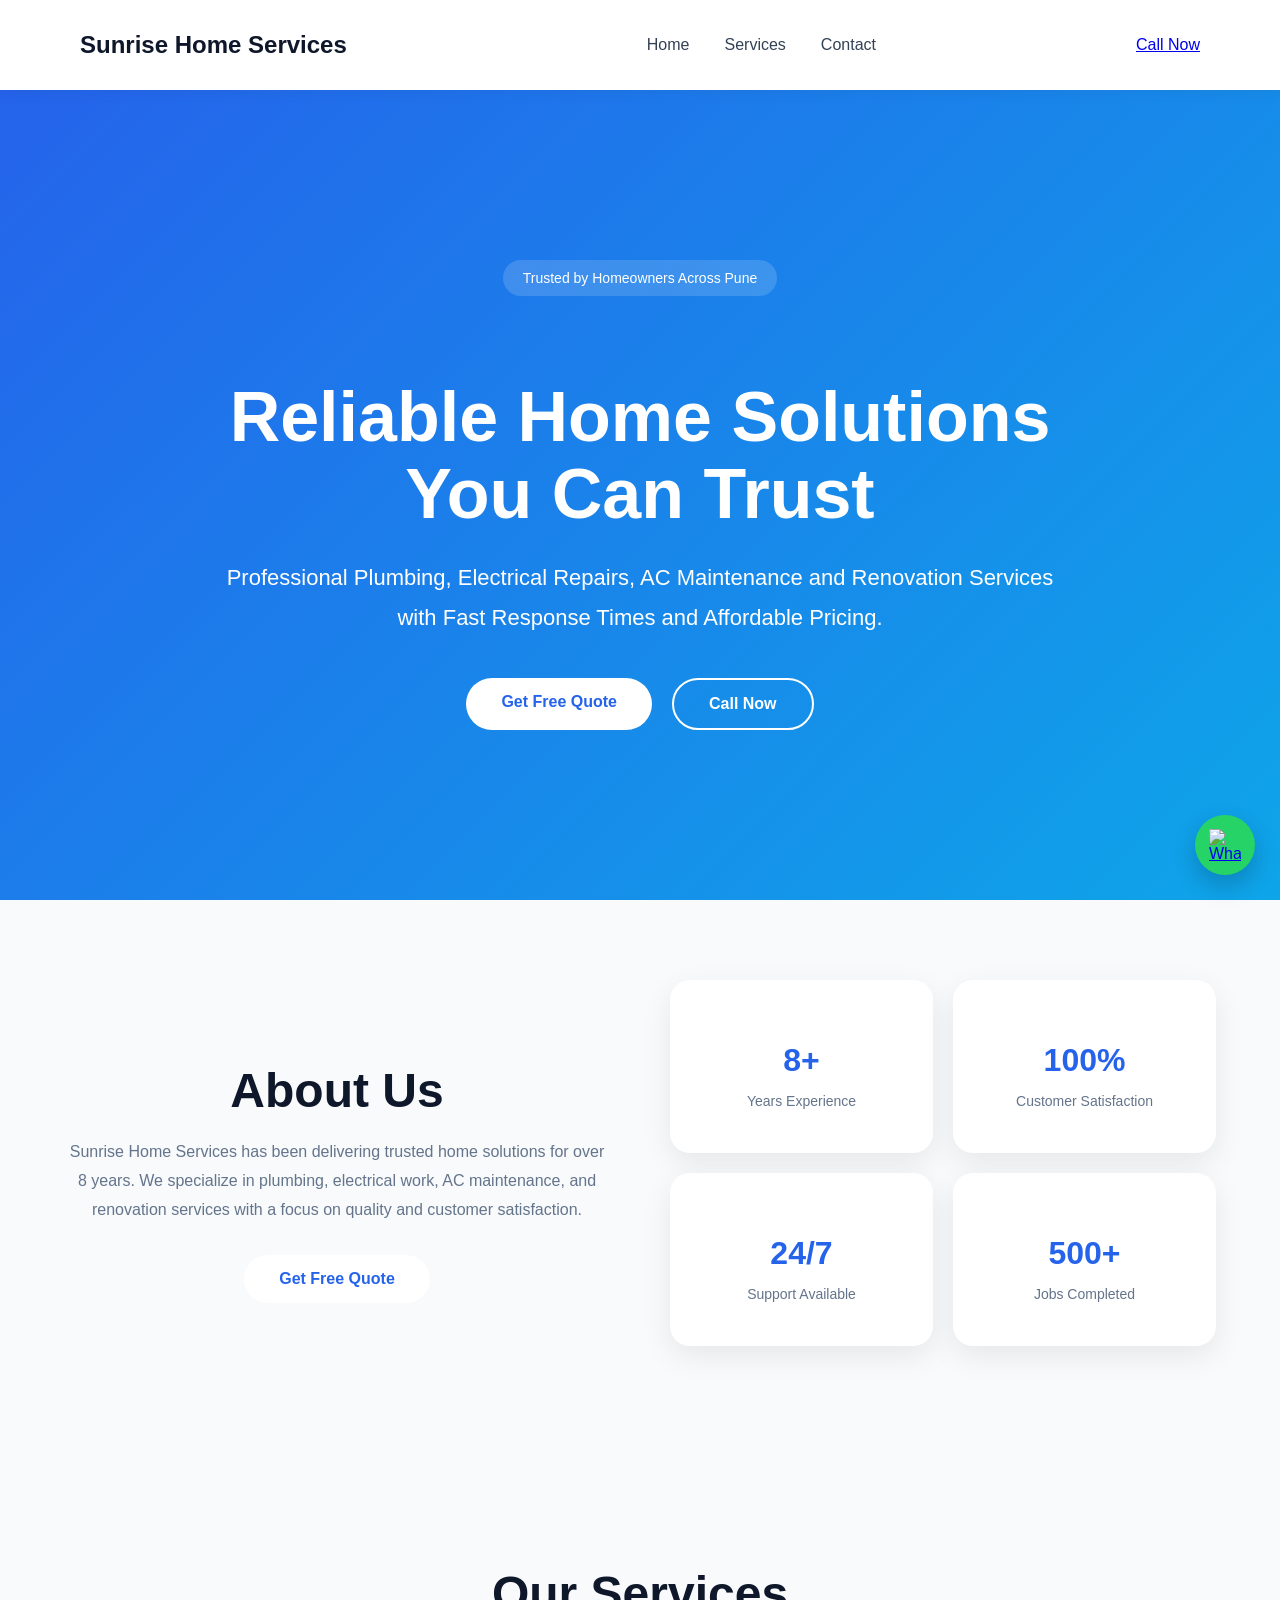
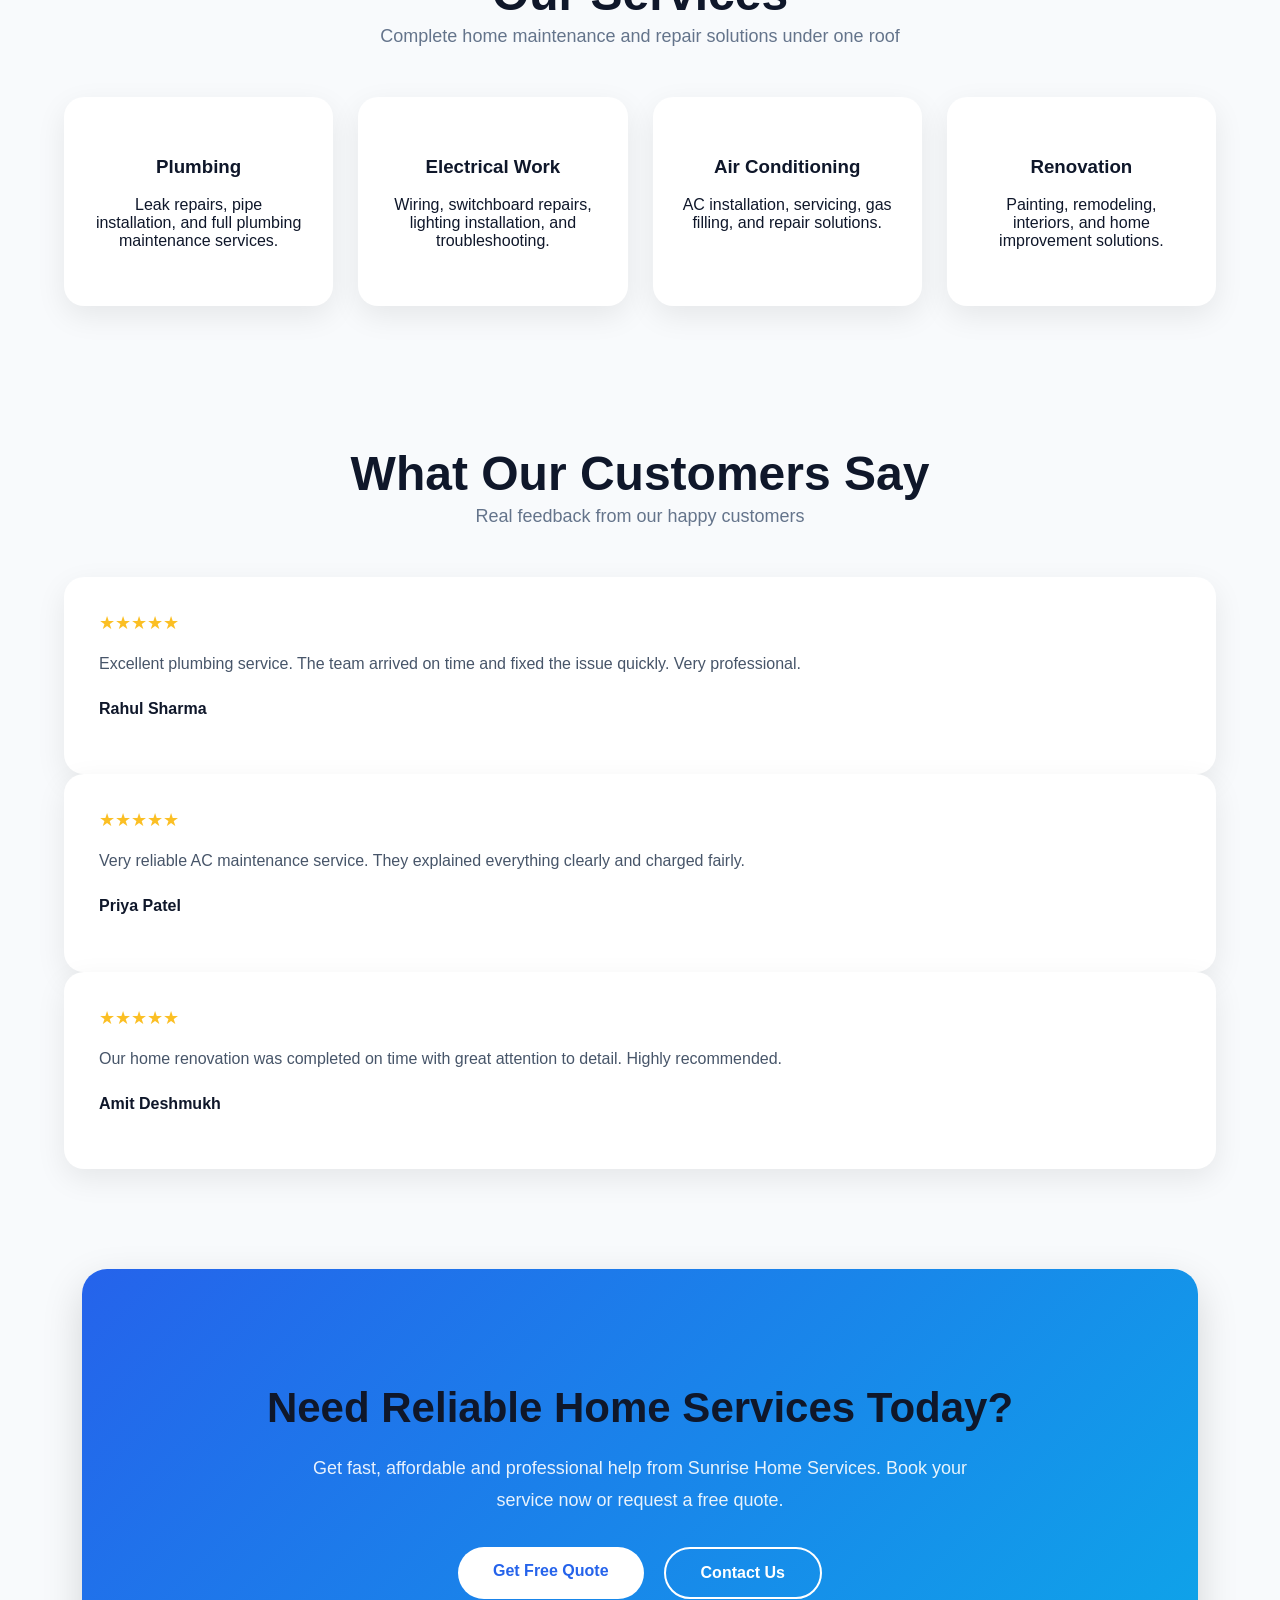
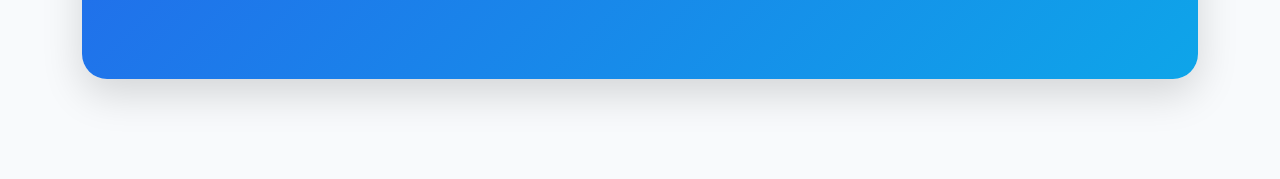
==== commit d17867d1: "Added favicon and final polish setup" ====
--- a/index.html
+++ b/index.html
@@ -6,6 +6,24 @@
     <title>Sunrise Home Services</title>
 
     <link rel="stylesheet" href="css/style.css">
+
+
+
+
+<meta name="description" content="Sunrise Home Services offers plumbing, electrical, AC repair, and home renovation services in Pune. Fast, reliable, and affordable solutions.">
+
+<meta name="keywords" content="plumbing services Pune, electrician Pune, AC repair Pune, home renovation Pune">
+
+<meta name="author" content="Sunrise Home Services">
+
+<meta property="og:title" content="Sunrise Home Services">
+<meta property="og:description" content="Reliable home services in Pune including plumbing, electrical, AC and renovation work.">
+<meta property="og:type" content="website">
+
+<link rel="icon" type="image/png" href="images/favicon.png">
+<link rel="shortcut icon" href="images/favicon.png" type="image/png">
+
+
 </head>
 
 <a href="https://wa.me/919876543210" class="whatsapp-float" target="_blank">
--- a/css/style.css
+++ b/css/style.css
@@ -501,4 +501,176 @@
     padding:30px;
     border-radius:20px;
     box-shadow:0 10px 30px rgba(0,0,0,0.08);
+}
+
+.services-page{
+    padding:80px 0;
+}
+
+.service-box{
+    background:white;
+    padding:30px;
+    margin-bottom:20px;
+    border-radius:15px;
+
+    box-shadow:0 10px 30px rgba(0,0,0,0.08);
+
+    transition:.3s;
+}
+
+.service-box:hover{
+    transform:translateY(-5px);
+}
+
+.service-box h2{
+    margin-bottom:10px;
+    color:#0f172a;
+}
+
+.service-box p{
+    color:#64748b;
+    line-height:1.7;
+}
+
+.contact-section{
+    padding:80px 0;
+}
+
+.contact-wrapper{
+    display:grid;
+    grid-template-columns:1fr 1fr;
+    gap:40px;
+    align-items:stretch;
+}
+
+.contact-card,
+.contact-info{
+    height:100%;
+}
+
+.contact-card,
+.contact-info{
+    display:flex;
+    flex-direction:column;
+}
+
+.contact-card,
+.contact-info{
+    min-height:450px;
+}
+
+.contact-card{
+    background:white;
+    padding:40px;
+    border-radius:20px;
+    box-shadow:0 10px 30px rgba(0,0,0,0.08);
+}
+
+.contact-card h2{
+    margin-bottom:20px;
+}
+
+.contact-form{
+    display:flex;
+    flex-direction:column;
+    gap:15px;
+}
+
+.contact-form input,
+.contact-form textarea{
+    padding:15px;
+    border:1px solid #e2e8f0;
+    border-radius:12px;
+    font-size:16px;
+    outline:none;
+}
+
+.contact-form input:focus,
+.contact-form textarea:focus{
+    border-color:#2563eb;
+}
+
+.contact-info{
+    display:flex;
+    flex-direction:column;
+    gap:15px;
+}
+
+.info-box{
+    background:white;
+    padding:20px;
+    border-radius:15px;
+    box-shadow:0 8px 20px rgba(0,0,0,0.06);
+}
+
+.info-box h3{
+    margin-bottom:5px;
+}
+
+.info-box p{
+    color:#64748b;
+}
+
+.info-box.highlight{
+    background:#2563eb;
+    color:white;
+}
+
+.info-box.highlight p{
+    color:white;
+    opacity:0.9;
+}
+
+
+*{
+    box-sizing:border-box;
+}
+
+body{
+    margin:0;
+    font-family:Arial, sans-serif;
+    background:#f8fafc;
+    color:#0f172a;
+}
+
+.btn-primary,
+.btn-secondary{
+    display:inline-block;
+    transition:0.3s ease;
+}
+
+.btn-primary:hover{
+    transform:translateY(-3px);
+}
+
+.btn-secondary:hover{
+    transform:translateY(-3px);
+}
+
+
+.page-header{
+    padding:80px 20px;
+    text-align:center;
+    background:#0f172a;
+    color:rgb(134, 221, 228);
+}
+
+.page-header p{
+    opacity:0.8;
+}
+
+@media (max-width: 768px){
+
+    .contact-wrapper{
+        grid-template-columns:1fr;
+    }
+
+    .about-wrapper{
+        grid-template-columns:1fr;
+    }
+
+    .navbar{
+        padding:15px;
+    }
+
 }
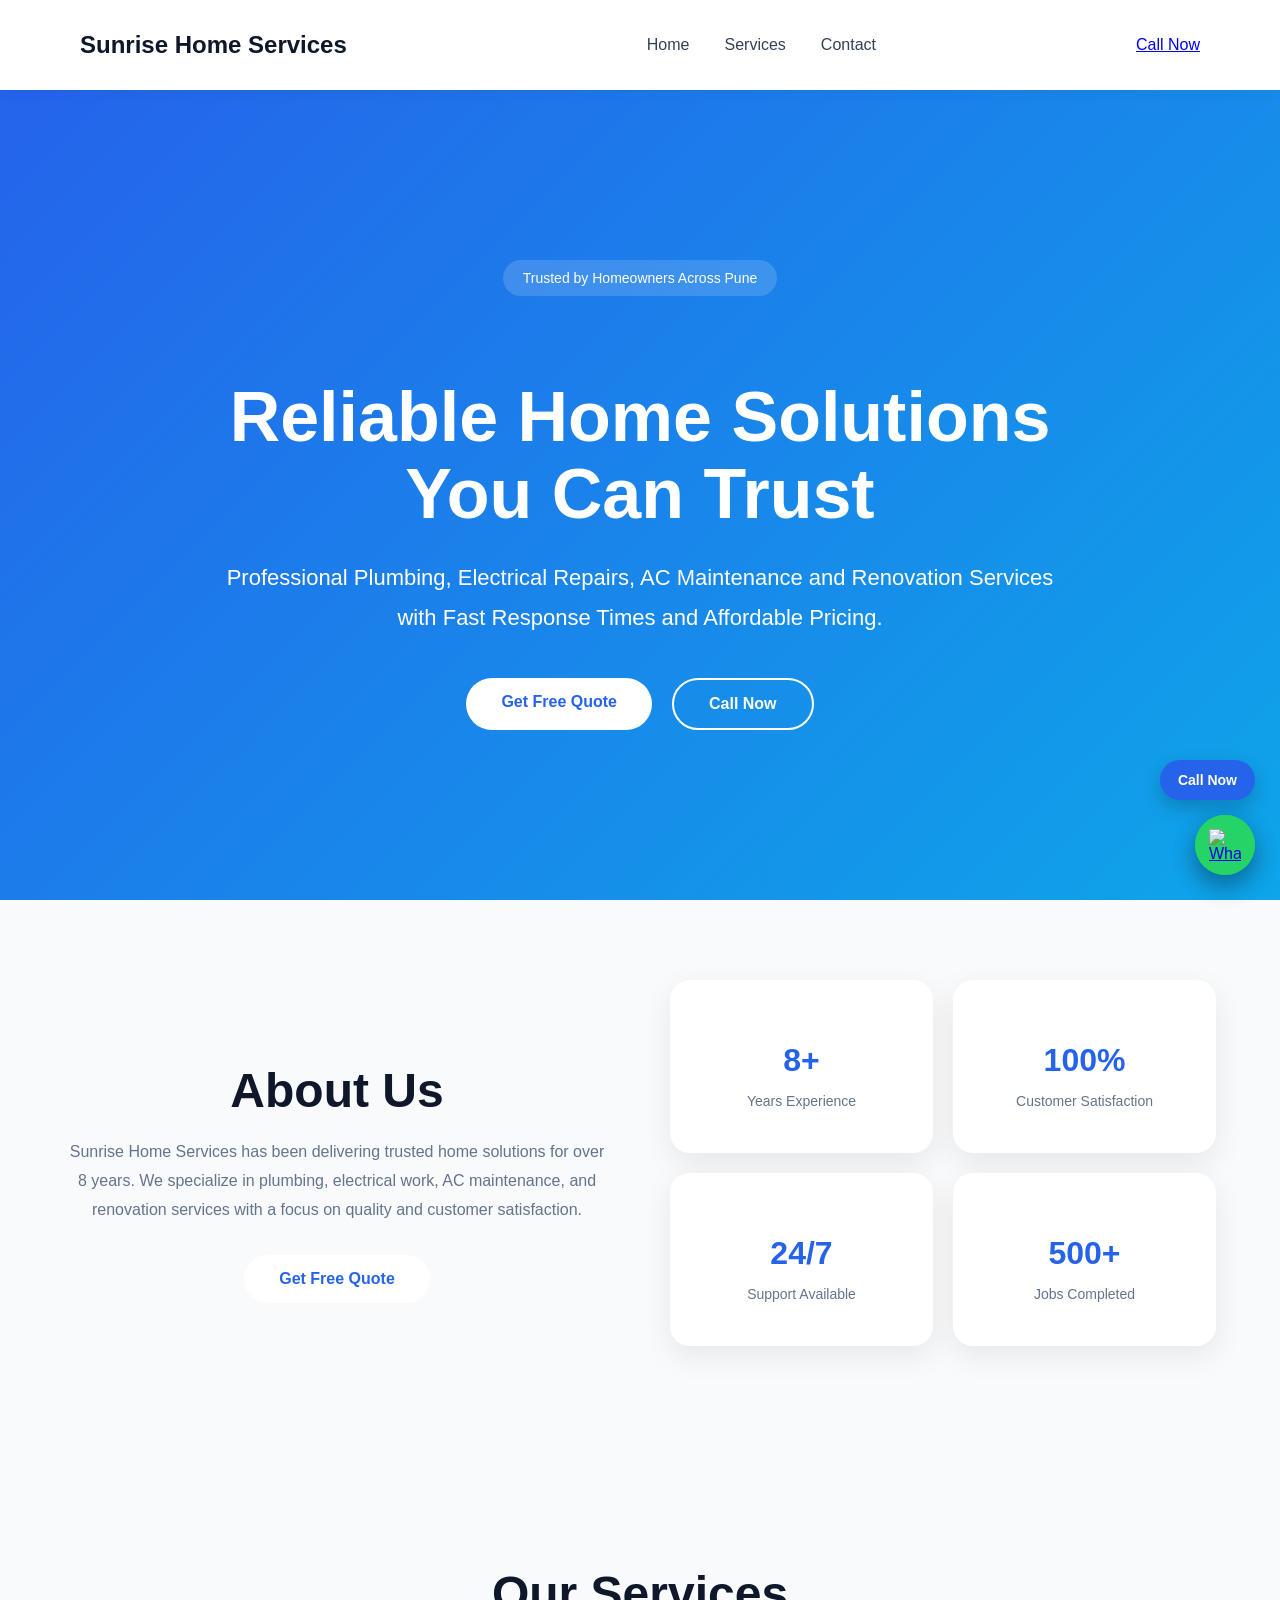
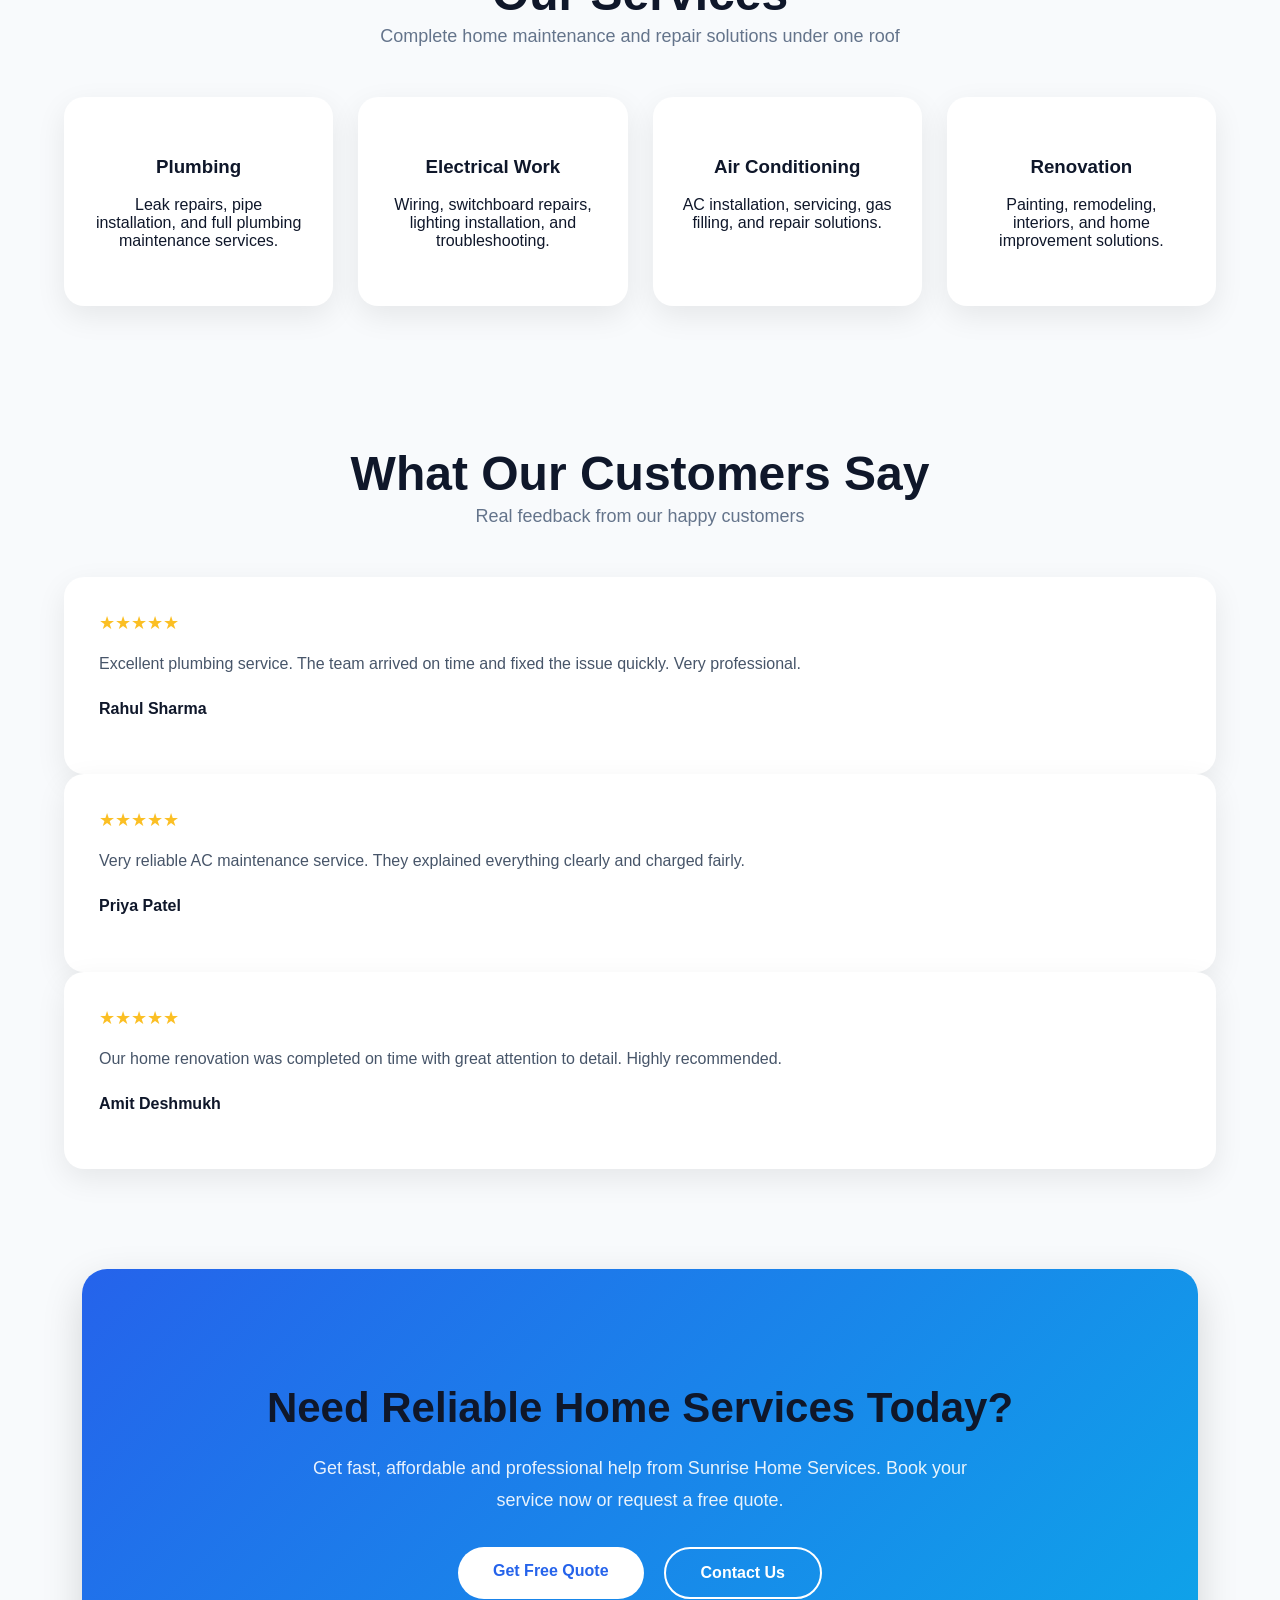
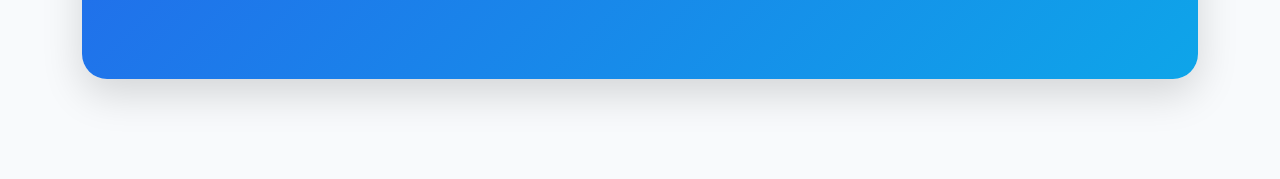
==== commit 704ca755: "added floating call button" ====
--- a/index.html
+++ b/index.html
@@ -26,6 +26,15 @@
 
 </head>
 
+<a href="tel:+919876543210" class="call-float">
+    Call Now
+</a>
+
+<a href="https://wa.me/919876543210" class="whatsapp-float" target="_blank">
+    <img src="https://cdn-icons-png.flaticon.com/512/733/733585.png" alt="WhatsApp">
+</a>
+
+
 <a href="https://wa.me/919876543210" class="whatsapp-float" target="_blank">
     <img src="https://cdn-icons-png.flaticon.com/512/733/733585.png" alt="WhatsApp">
 </a>
--- a/css/style.css
+++ b/css/style.css
@@ -411,6 +411,34 @@
     transition:0.3s ease;
 }
 
+.call-float{
+    position:fixed;
+
+    bottom:100px;      /* above whatsapp */
+    right:25px;
+
+    background:#2563eb;
+    color:white;
+
+    text-decoration:none;
+
+    padding:12px 18px;
+    border-radius:30px;
+
+    font-size:14px;
+    font-weight:600;
+
+    box-shadow:0 8px 20px rgba(0,0,0,0.2);
+
+    z-index:999;
+
+    transition:0.3s ease;
+}
+
+.call-float:hover{
+    transform:scale(1.05);
+}
+
 .whatsapp-float img{
     width:32px;
     height:32px;
@@ -423,16 +451,33 @@
 @media (max-width: 768px){
 
     .navbar{
+        display:flex;
         flex-direction:column;
-        gap:15px;
-        padding:20px;
+        align-items:center;
+        padding:15px;
+    }
+
+    .logo{
+        font-size:22px;
+        margin-bottom:10px;
     }
 
     .nav-links{
-        flex-direction:column;
-        gap:15px;
-        text-align:center;
-    }
+        display:flex;
+        flex-direction:row;     /* IMPORTANT */
+        gap:25px;
+        padding:0;
+        margin:0;
+    }
+
+    .nav-links li{
+        list-style:none;
+    }
+
+    .nav-links a{
+        font-size:16px;
+    }
+
 
     .hero-content h1{
         font-size:40px;
@@ -554,10 +599,6 @@
     flex-direction:column;
 }
 
-.contact-card,
-.contact-info{
-    min-height:450px;
-}
 
 .contact-card{
     background:white;
@@ -663,6 +704,19 @@
 
     .contact-wrapper{
         grid-template-columns:1fr;
+        gap:20px;
+    }
+
+    .contact-card{
+        padding:20px;
+    }
+
+    .contact-info{
+        padding:15px;
+    }
+
+    .info-box{
+        padding:12px;
     }
 
     .about-wrapper{
@@ -673,4 +727,35 @@
         padding:15px;
     }
 
+}
+
+
+
+
+.contact-form input,
+.contact-form textarea{
+    padding:10px;
+    font-size:14px;
+} 
+
+
+
+
+
+.container{
+    width:90%;
+    max-width:1200px;
+    margin:0 auto;
+}
+
+a, button, .service-card, .testimonial-card, .stat-card{
+    transition:0.3s ease;
+}
+
+html{
+    scroll-behavior:smooth;
+}
+
+button, a{
+    cursor:pointer;
 }
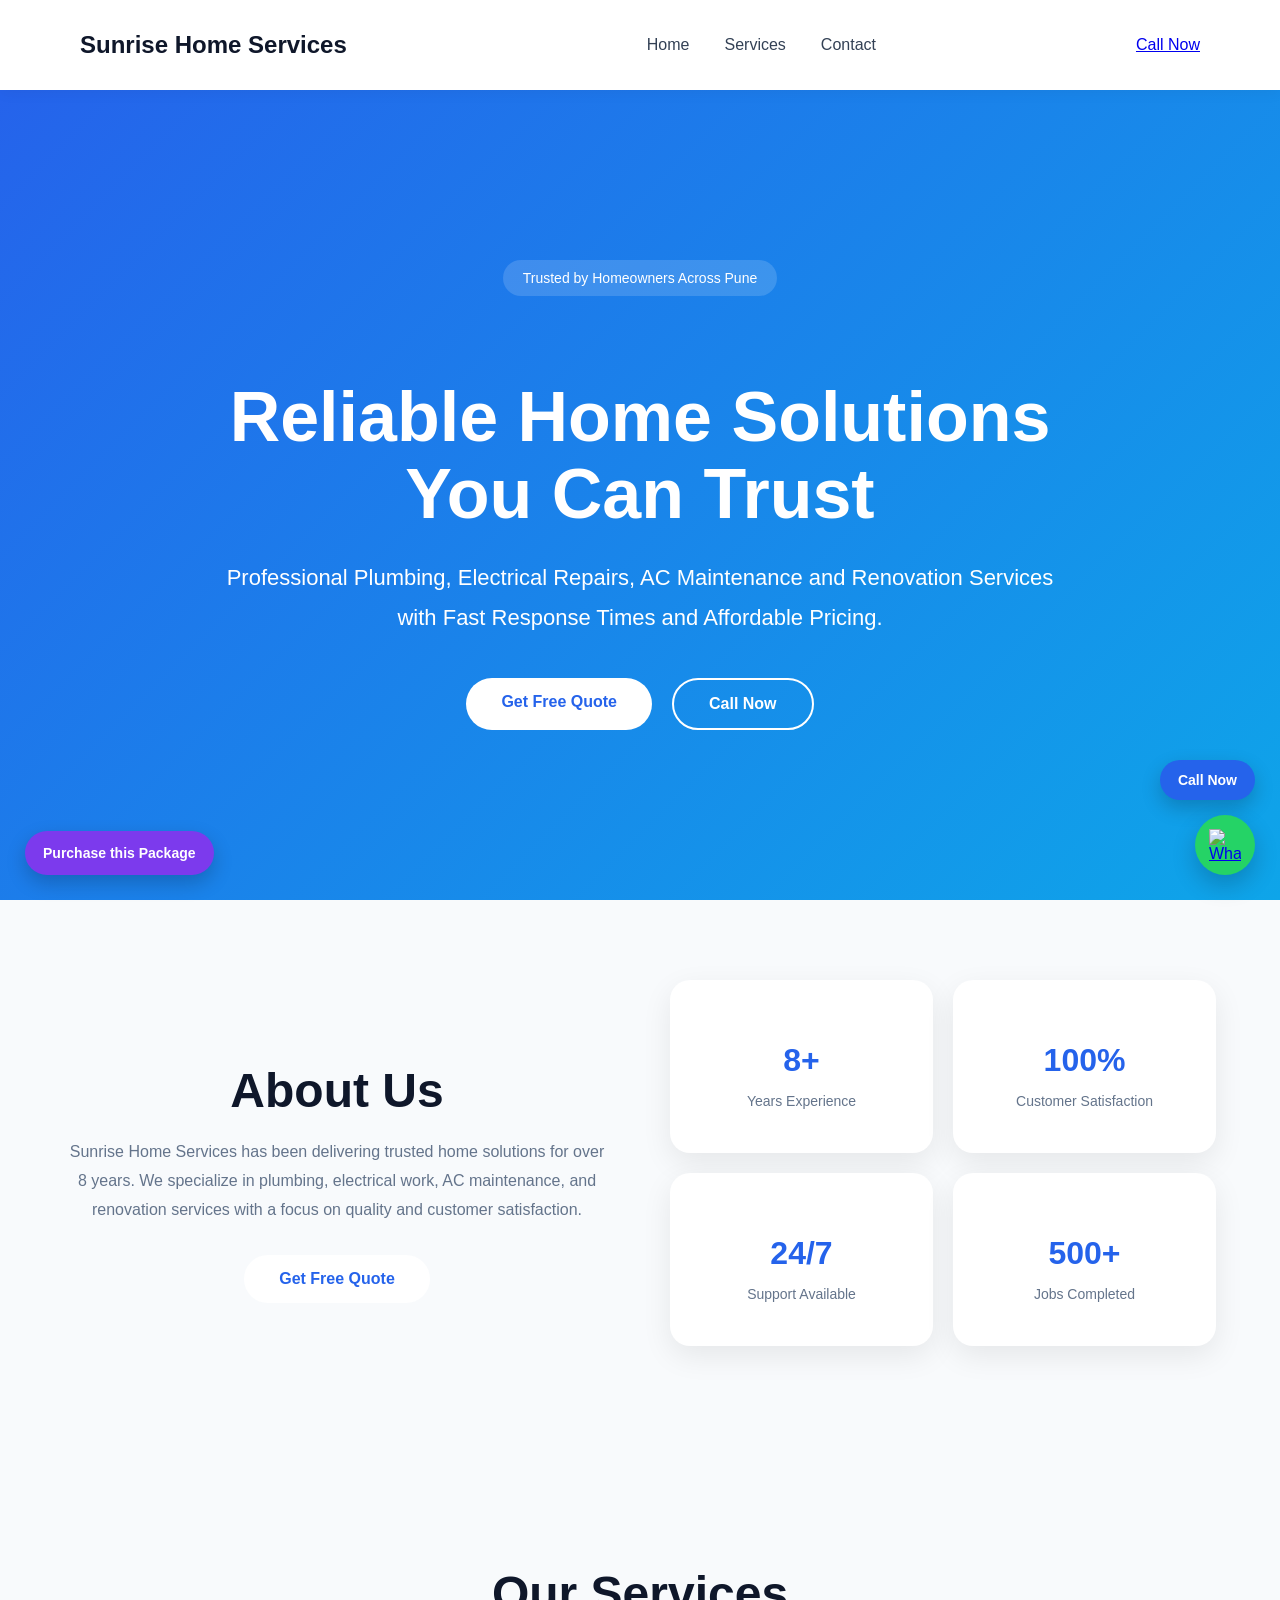
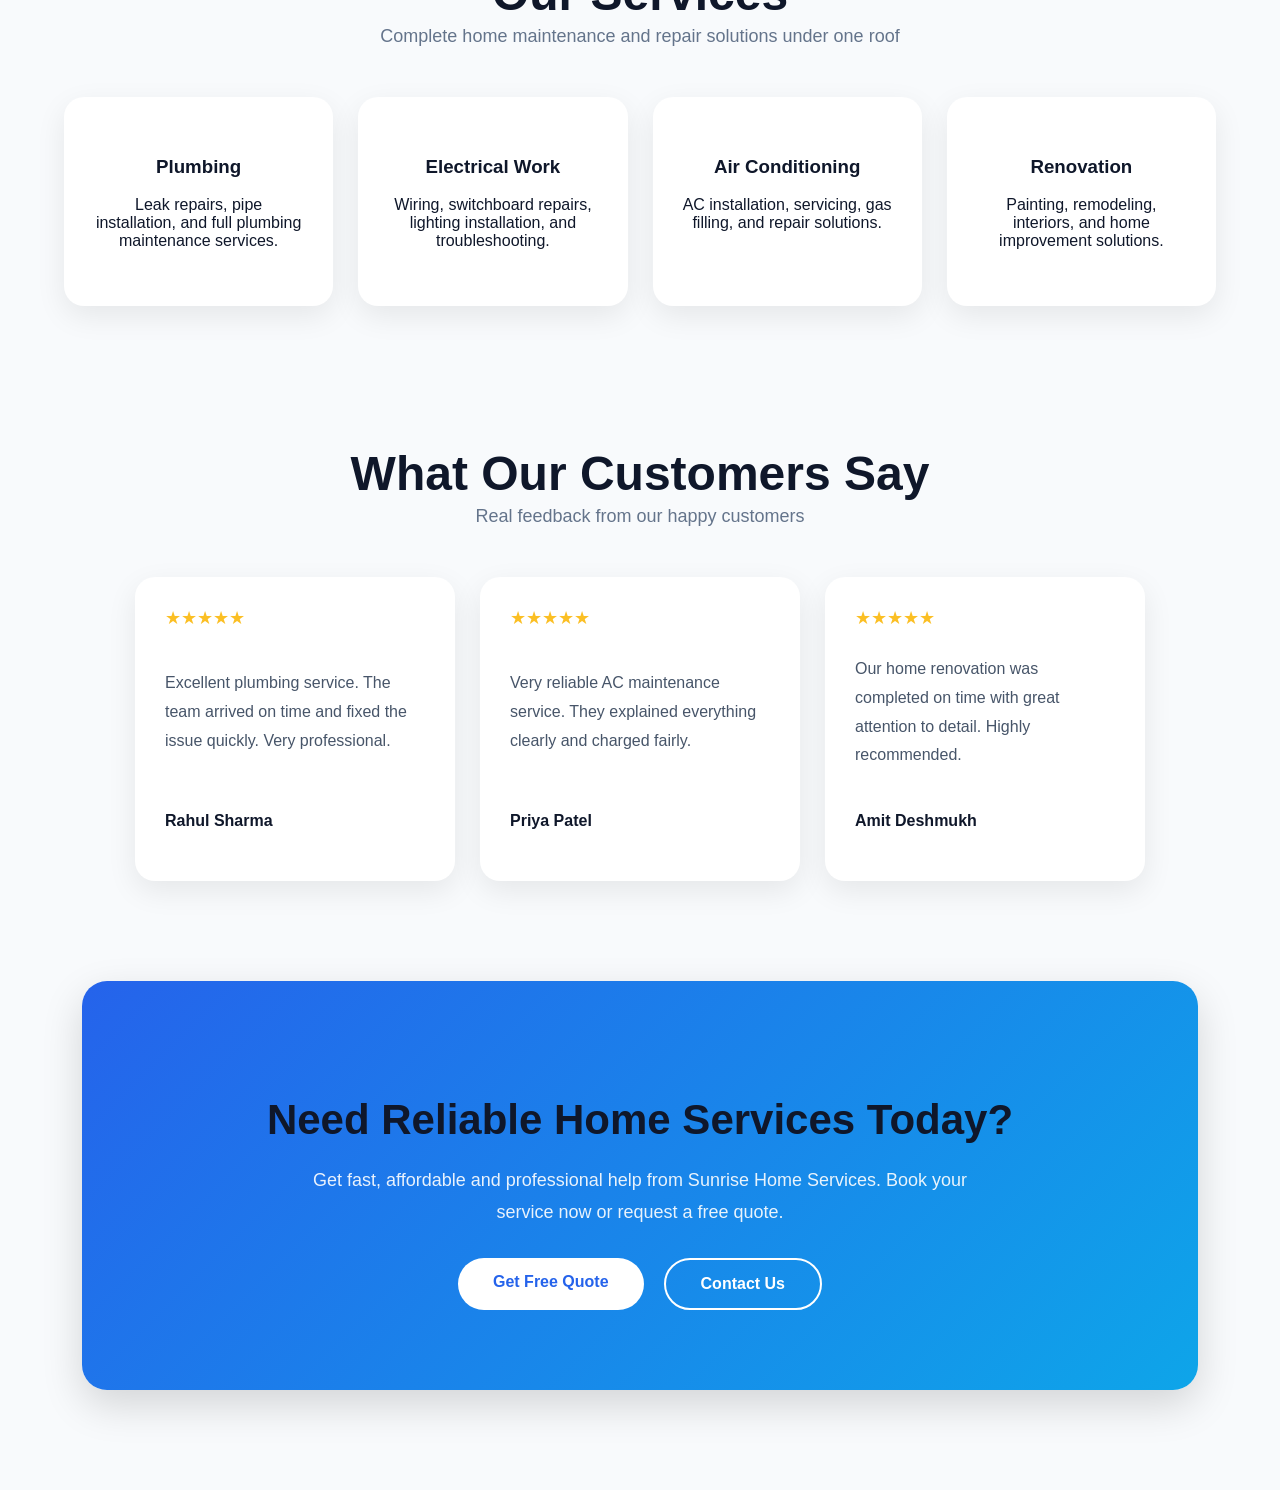
==== commit 435454fc: "Updated UI fixes and floating buttons" ====
--- a/index.html
+++ b/index.html
@@ -34,10 +34,10 @@
     <img src="https://cdn-icons-png.flaticon.com/512/733/733585.png" alt="WhatsApp">
 </a>
 
-
-<a href="https://wa.me/919876543210" class="whatsapp-float" target="_blank">
-    <img src="https://cdn-icons-png.flaticon.com/512/733/733585.png" alt="WhatsApp">
+<a href="https://wa.me/919876543210" class="purchase-float" target="_blank">
+    Purchase this Package
 </a>
+
 <body>
 
    <header>
@@ -197,45 +197,33 @@
             Real feedback from our happy customers
         </p>
 
-        <div class="testimonial-grid">
+        <div class="testimonial-row">
 
             <div class="testimonial-card">
-
                 <div class="stars">★★★★★</div>
-
                 <p>
                     Excellent plumbing service. The team arrived on time
                     and fixed the issue quickly. Very professional.
                 </p>
-
                 <h4>Rahul Sharma</h4>
-
             </div>
 
             <div class="testimonial-card">
-
                 <div class="stars">★★★★★</div>
-
                 <p>
                     Very reliable AC maintenance service. They explained
                     everything clearly and charged fairly.
                 </p>
-
                 <h4>Priya Patel</h4>
-
             </div>
 
             <div class="testimonial-card">
-
                 <div class="stars">★★★★★</div>
-
                 <p>
                     Our home renovation was completed on time with great
                     attention to detail. Highly recommended.
                 </p>
-
                 <h4>Amit Deshmukh</h4>
-
             </div>
 
         </div>
--- a/css/style.css
+++ b/css/style.css
@@ -313,19 +313,35 @@
     margin-bottom:50px;
     font-size:18px;
 }
+.testimonial-row{
+    display:flex;
+    justify-content:center;
+    align-items:stretch;
+
+    gap:25px;
+    margin-top:40px;
+
+    flex-wrap:wrap;
+}
 
 .testimonial-card{
     background:white;
-
-    padding:35px;
+    padding:30px;
+
+    width:320px;          /* fixed equal width */
+    min-height:220px;    /* same height */
 
     border-radius:20px;
 
     box-shadow:0 10px 30px rgba(0,0,0,0.08);
 
-    transition:.3s;
-
     text-align:left;
+
+    display:flex;
+    flex-direction:column;
+    justify-content:space-between;
+
+    transition:0.3s ease;
 }
 
 .testimonial-card:hover{
@@ -758,4 +774,33 @@
 
 button, a{
     cursor:pointer;
+}
+
+
+
+.purchase-float{
+    position:fixed;
+    bottom:25px;
+    left:25px;
+
+    background:#7c3aed;   /* purple */
+
+    color:white;
+    text-decoration:none;
+
+    padding:14px 18px;
+    border-radius:30px;
+
+    font-size:14px;
+    font-weight:600;
+
+    box-shadow:0 8px 20px rgba(0,0,0,0.2);
+
+    z-index:999;
+
+    transition:0.3s ease;
+}
+
+.purchase-float:hover{
+    transform:scale(1.05);
 }
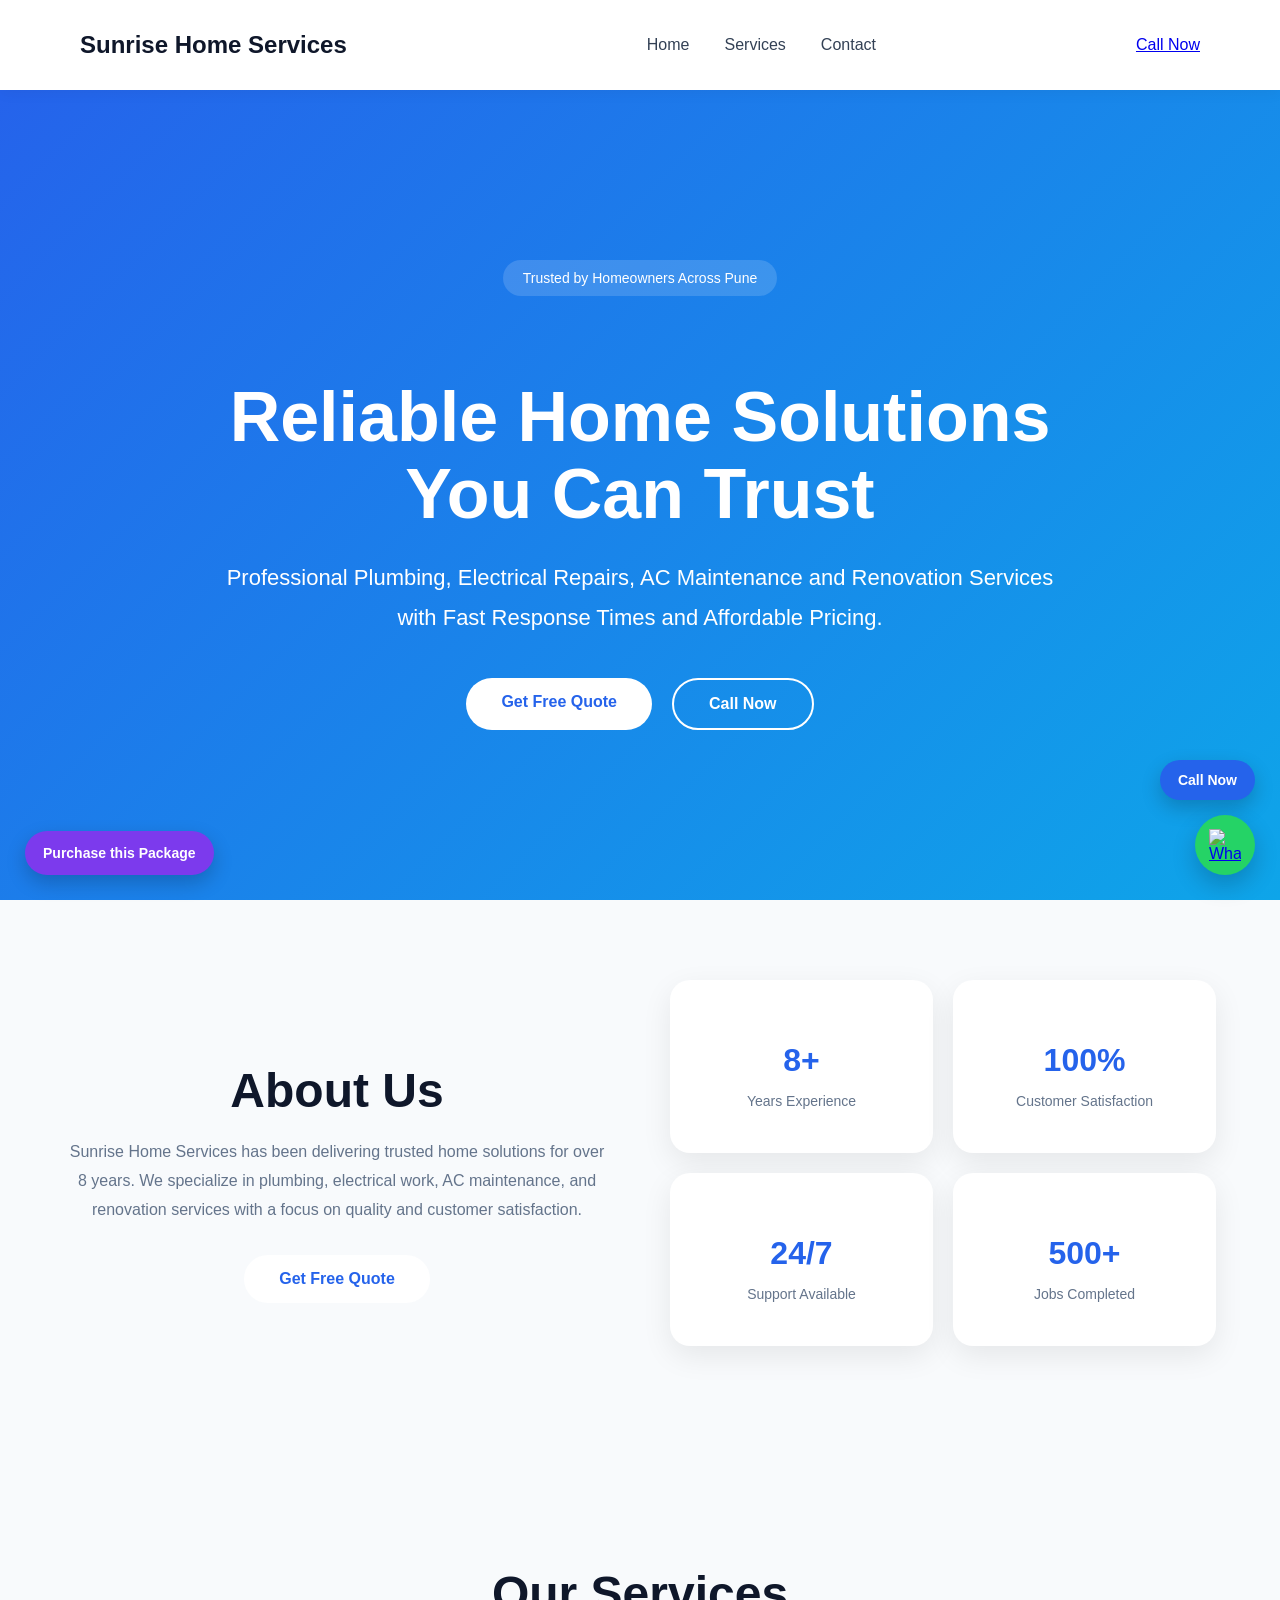
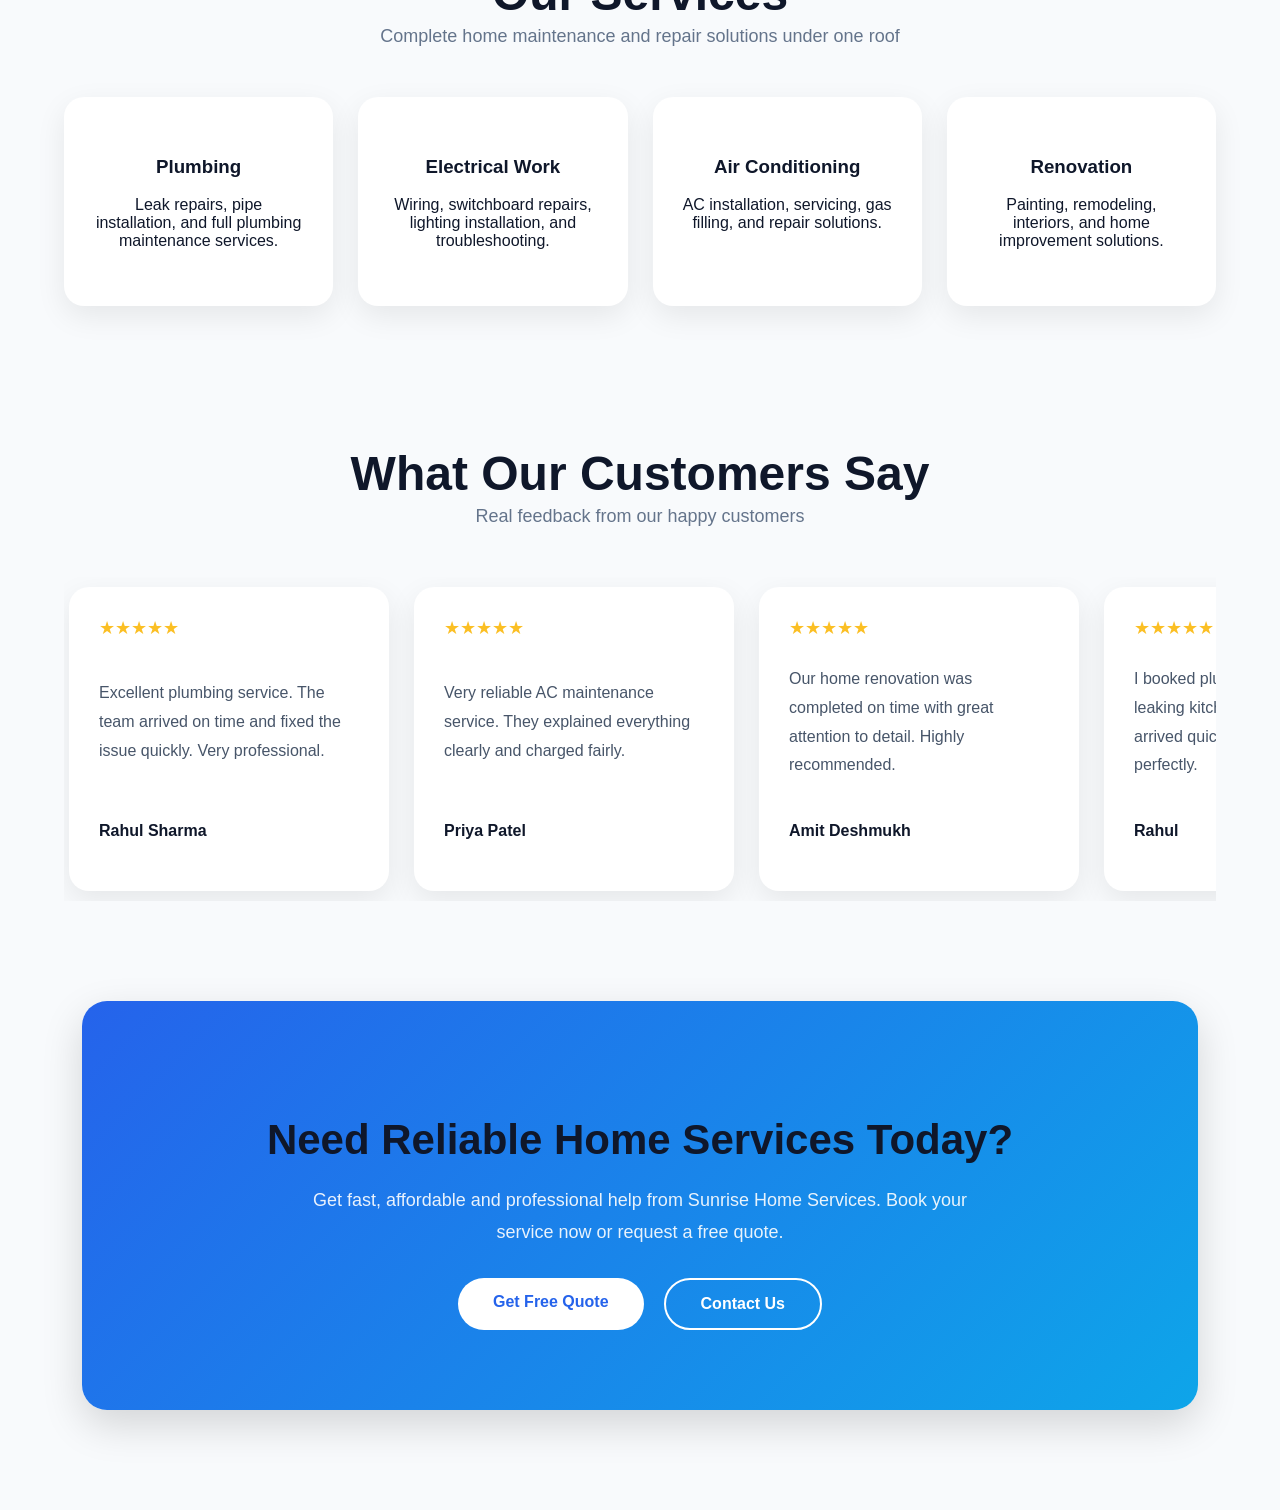
==== commit d32bfcda: "Updated testimonials content" ====
--- a/index.html
+++ b/index.html
@@ -225,6 +225,32 @@
                 </p>
                 <h4>Amit Deshmukh</h4>
             </div>
+        
+
+            <div class="testimonial-card">
+                <div class="stars">★★★★★</div>
+                <p>
+                     I booked plumbing service for a leaking kitchen pipe.
+                    The technician arrived quickly and solved the issue perfectly.
+                </p>
+                <h4>Rahul </h4>
+            </div>
+
+            <div class="testimonial-card">
+                <div class="stars">★★★★</div>
+                <p>
+                     The wiring issue in our apartment was fixed safely within one visit.
+                </p>
+                <h4>Zoya Khan</h4>
+            </div>
+
+            <div class="testimonial-card">
+                <div class="stars">★★★★★</div>
+                <p>
+                     The team was polite and pricing was reasonable.
+                </p>
+                <h4>Siddhi Pathak</h4>
+            </div>
 
         </div>
 
--- a/css/style.css
+++ b/css/style.css
@@ -315,20 +315,20 @@
 }
 .testimonial-row{
     display:flex;
-    justify-content:center;
-    align-items:stretch;
-
     gap:25px;
-    margin-top:40px;
-
-    flex-wrap:wrap;
+
+    overflow-x:auto;
+    scroll-behavior:smooth;
+
+    padding:10px 5px;
 }
 
 .testimonial-card{
     background:white;
     padding:30px;
 
-    width:320px;          /* fixed equal width */
+    width:320px; 
+    flex-shrink:0;         /* fixed equal width */
     min-height:220px;    /* same height */
 
     border-radius:20px;
